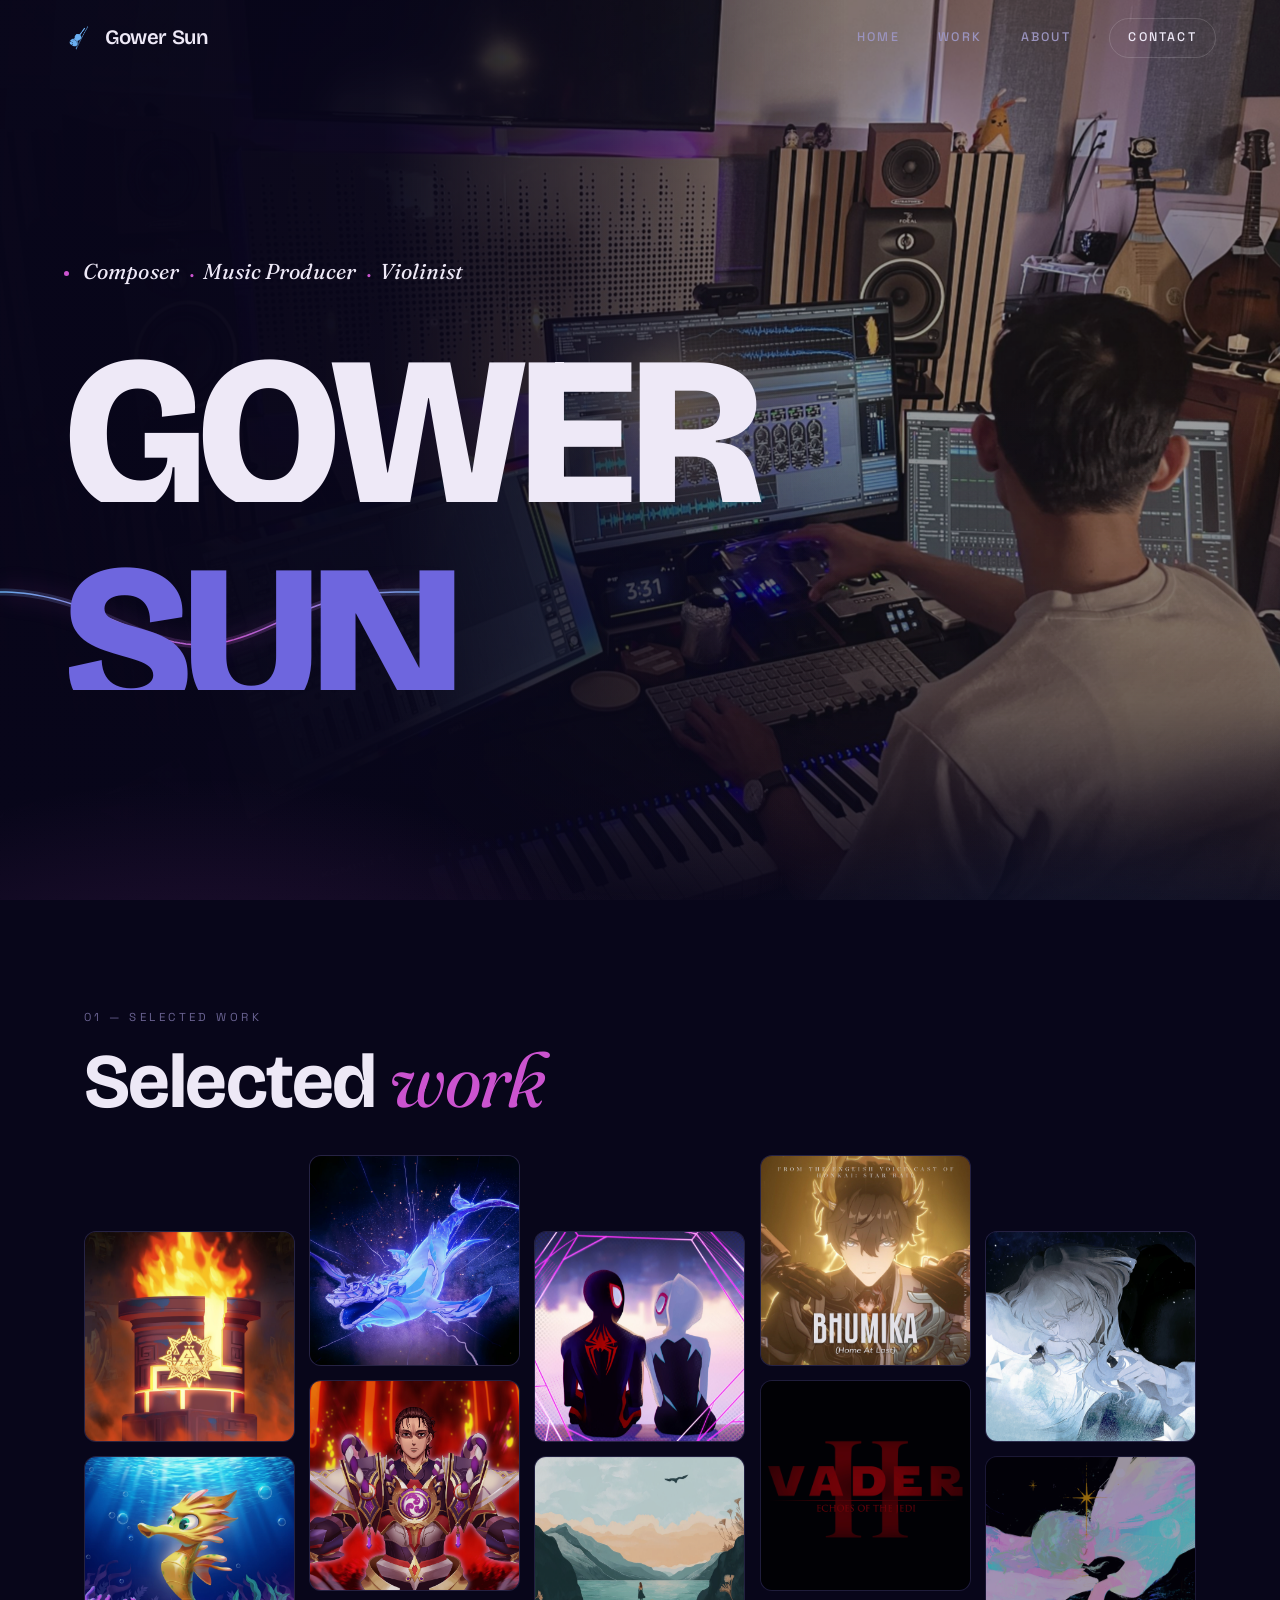
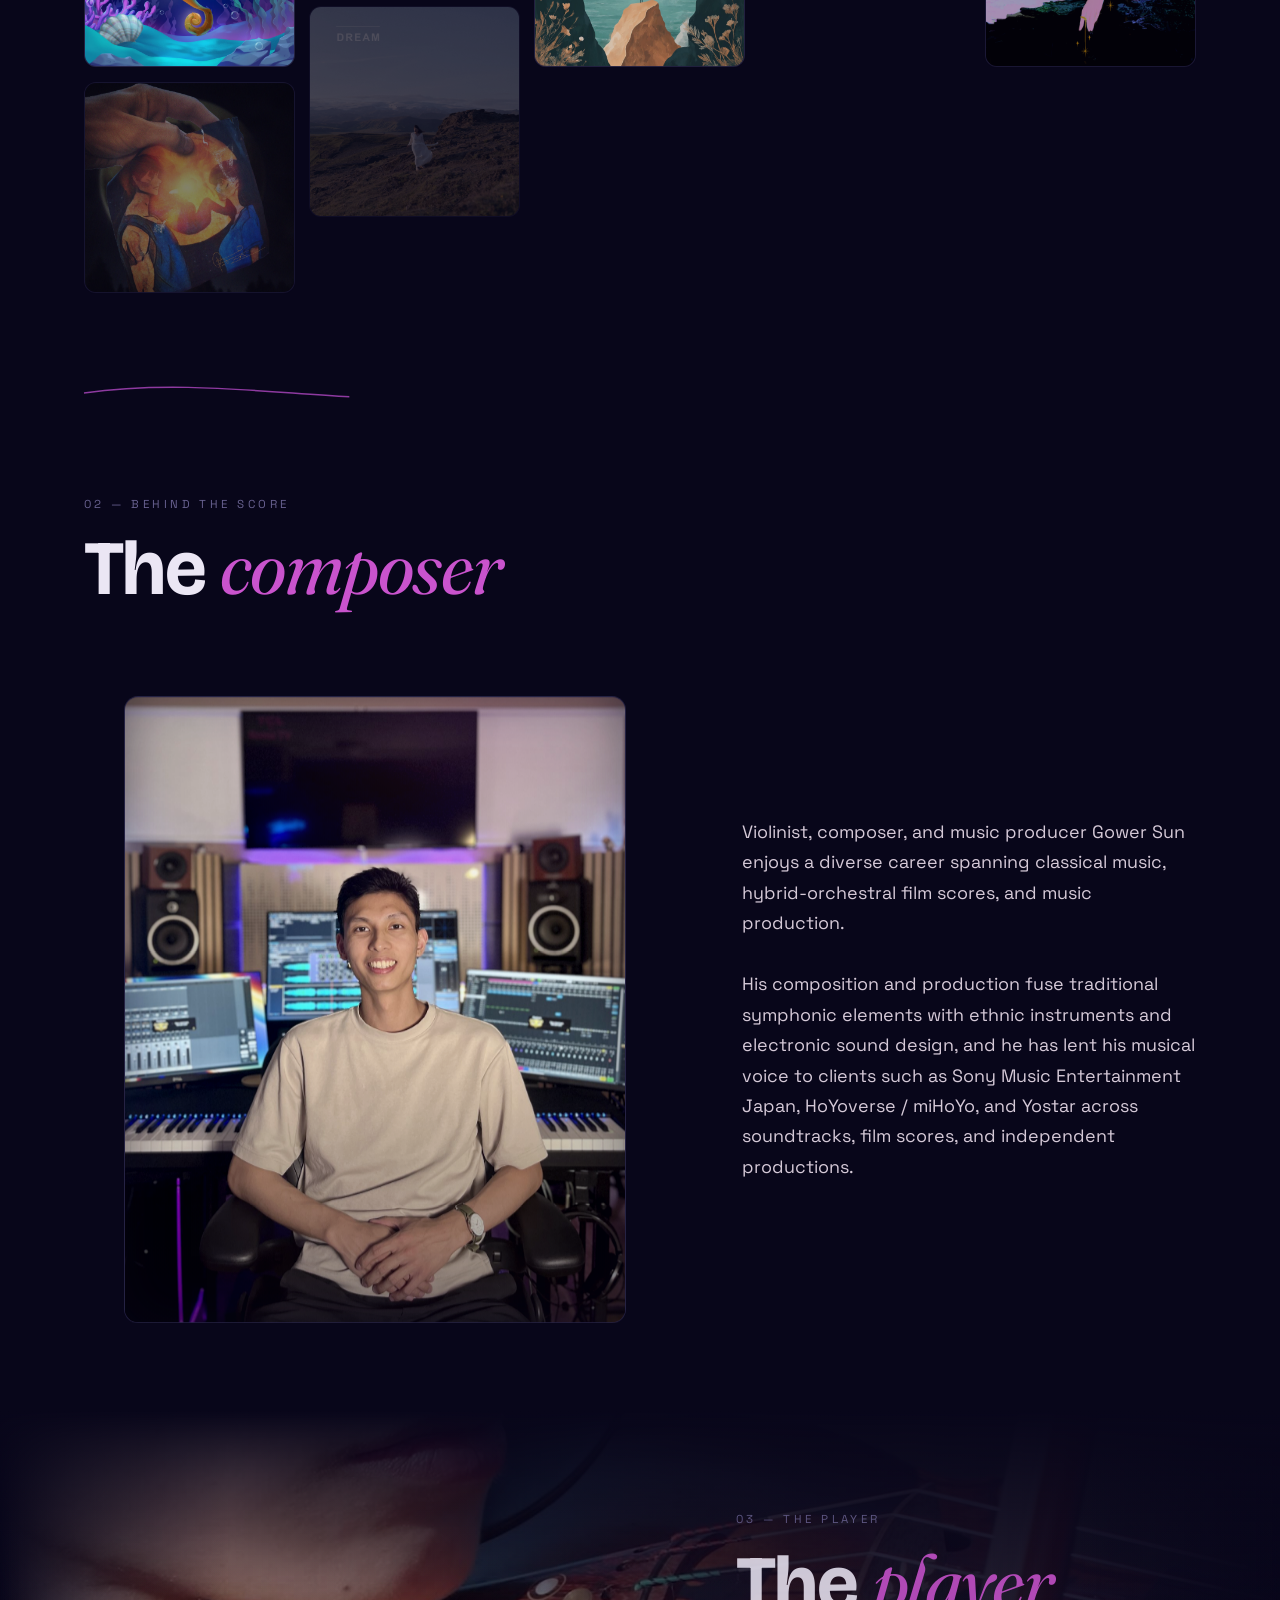
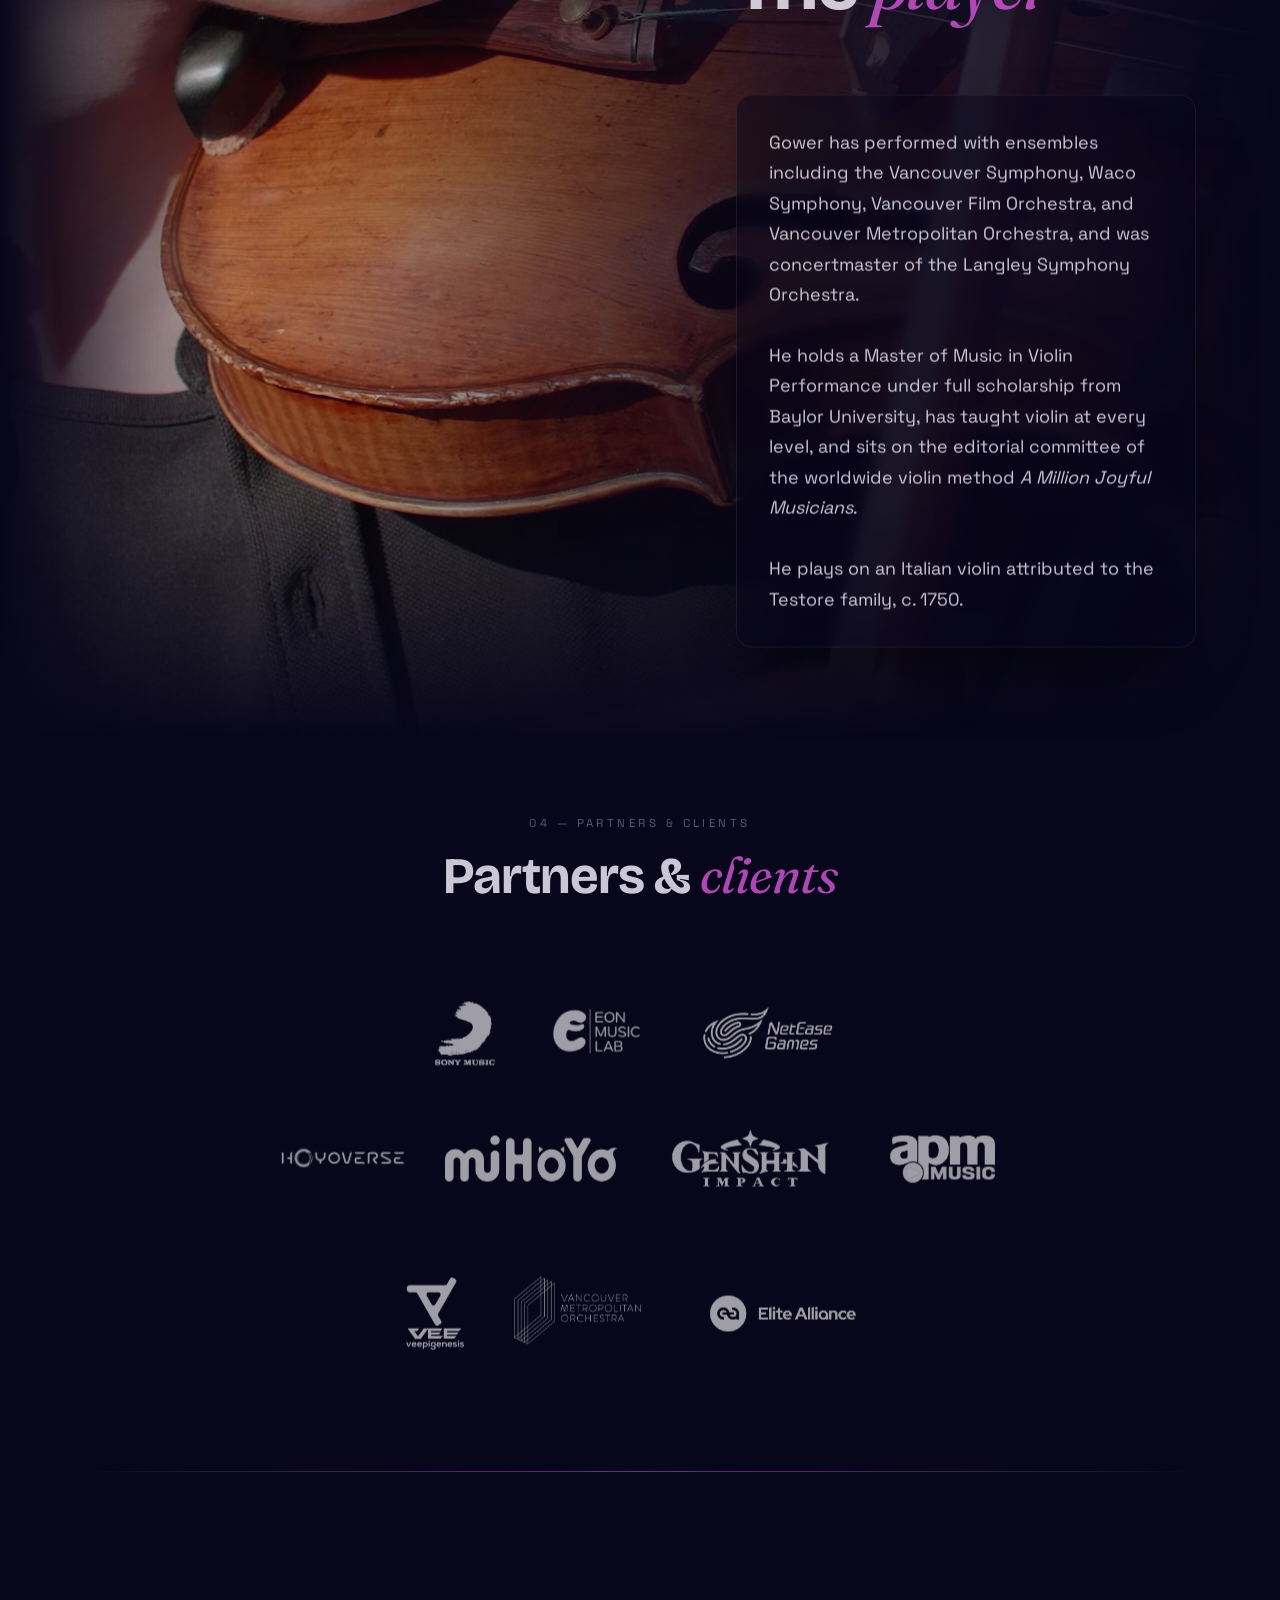
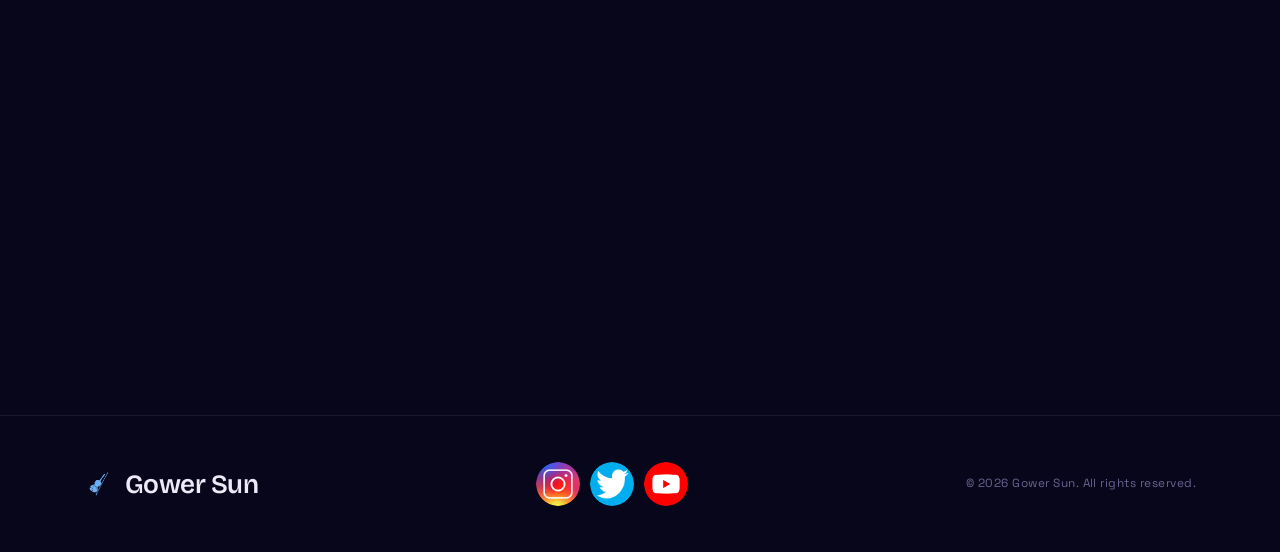
==== index.html @ c5f7db8c "Add files via upload" ====
<!DOCTYPE html>
<html lang="en">
<head>
  <meta charset="UTF-8" />
  <meta name="viewport" content="width=device-width, initial-scale=1.0" />
  <title>Gower Sun — Composer · Producer · Violinist</title>
  <meta name="description" content="Gower Sun is a composer, music producer, and violinist scoring for film, games, and the concert stage — orchestral instinct meets electronic production." />

  <!-- Open Graph -->
  <meta property="og:title" content="Gower Sun — Composer · Producer · Violinist" />
  <meta property="og:description" content="Orchestral instinct meets electronic production. Selected work and releases." />
  <meta property="og:type" content="website" />
  <meta property="og:image" content="assets/img/photos/studio-wide.jpg" />

  <link rel="icon" href="assets/favicon.svg" type="image/svg+xml" />
  <link rel="preconnect" href="https://fonts.googleapis.com" />
  <link rel="preconnect" href="https://fonts.gstatic.com" crossorigin />
  <link href="https://fonts.googleapis.com/css2?family=Bricolage+Grotesque:opsz,wght@12..96,600..800&family=Fraunces:ital,opsz,wght@1,9..144,400&family=Space+Grotesk:wght@400;500;600&display=swap" rel="stylesheet" />
  <link rel="stylesheet" href="assets/css/style.css" />
</head>
<body>
  <a class="skip" href="#work">Skip to content</a>

  <!-- ===================== NAV ===================== -->
  <header class="nav" id="nav">
    <a class="nav__brand" href="#top" aria-label="Gower Sun — home">
      <img class="nav__mark" src="assets/favicon.svg" alt="" aria-hidden="true" />
      <span>Gower Sun</span>
    </a>
    <nav class="nav__links" aria-label="Primary">
      <a class="nav__link" href="#top">Home</a>
      <a class="nav__link" href="#work">Work</a>
      <a class="nav__link" href="#composer">About</a>
      <a class="nav__link nav__link--cta" href="#contact">Contact</a>
    </nav>
  </header>

  <main id="top">
    <!-- ===================== HERO ===================== -->
    <section class="hero" aria-label="Introduction">
      <!-- studio backdrop -->
      <div class="hero__bg" aria-hidden="true">
        <img src="assets/img/photos/hero.jpg" alt="" loading="eager" />
      </div>

      <!-- the living string, threaded behind the name -->
      <canvas class="string-field string-field--hero" id="string-hero" aria-hidden="true"></canvas>

      <div class="hero__inner wrap">
        <div class="hero__eyebrow">
          <span class="dot" aria-hidden="true"></span>
          <span class="hero__roles">Composer<span class="dotsep">·</span>Music Producer<span class="dotsep">·</span>Violinist</span>
        </div>

        <h1 class="hero__title" aria-label="Gower Sun">
          <span class="line"><span>Gower</span></span>
          <span class="line"><span class="accent">Sun</span></span>
        </h1>

        <div class="hero__meta">
          <p class="hero__lede">&ldquo;Music is a torch with which to see where beauty lies.&rdquo; &mdash; Atahualpa Yupanqui</p>
        </div>
      </div>

      <div class="scroll-cue" aria-hidden="true">
        <span class="scroll-cue__rail"></span>
        <span>Scroll</span>
      </div>
    </section>

    <!-- ===================== WORK ===================== -->
    <section class="section" id="work" aria-labelledby="work-title">
      <div class="wrap">
        <div class="section-head" data-reveal>
          <span class="section-index">01 — Selected Work</span>
          <h2 class="section-head__title" id="work-title">Selected <em>work</em></h2>
        </div>

        <div class="work-grid">
          <!-- 5 columns × 3 rows — arranged so adjacent covers contrast in colour -->
          <!-- row 1 -->
          <a class="release" href="#" aria-label="Natlan — Genshin Impact">
            <img src="assets/img/covers/genshin-natlan.jpg" alt="Natlan, Genshin Impact — cover art" loading="lazy" />
          </a>
          <a class="release" href="#" aria-label="All Devouring Narwhal">
            <img src="assets/img/covers/all-devouring-narwhal.jpg" alt="All Devouring Narwhal — cover art" loading="lazy" />
          </a>
          <a class="release" href="#" aria-label="Miles & Gwen — Across the Spider-Verse">
            <img src="assets/img/covers/miles-and-gwen.jpg" alt="Miles & Gwen, Across the Spider-Verse — cover art" loading="lazy" />
          </a>
          <a class="release" href="#" aria-label="Bhumika (Home At Last)">
            <img src="assets/img/covers/bhumika.jpg" alt="Bhumika, Home At Last — cover art" loading="lazy" />
          </a>
          <a class="release" href="#" aria-label="Release">
            <img src="assets/img/covers/starlit.jpg" alt="Album cover art" loading="lazy" />
          </a>
          <!-- row 2 -->
          <a class="release" href="#" aria-label="Melody for Jarren">
            <img src="assets/img/covers/melody-for-jarren.jpg" alt="Melody for Jarren — cover art" loading="lazy" />
          </a>
          <a class="release" href="#" aria-label="Scaramouche — Genshin Impact">
            <img src="assets/img/covers/scaramouche.jpg" alt="Scaramouche, Genshin Impact — cover art" loading="lazy" />
          </a>
          <a class="release" href="#" aria-label="You Are Here">
            <img src="assets/img/covers/you-are-here.jpg" alt="You Are Here — cover art" loading="lazy" />
          </a>
          <a class="release" href="#" aria-label="Vader II — Echoes of the Jedi">
            <img src="assets/img/covers/vader.jpg" alt="Vader II, Echoes of the Jedi — cover art" loading="lazy" />
          </a>
          <a class="release" href="#" aria-label="Release">
            <img src="assets/img/covers/pastel-angel.jpg" alt="Album cover art" loading="lazy" />
          </a>
          <!-- row 3 -->
          <a class="release" href="#" aria-label="Album">
            <img src="assets/img/covers/glow-embrace.jpg" alt="Album cover art" loading="lazy" />
          </a>
          <a class="release" href="#" aria-label="Dream">
            <img src="assets/img/covers/album-new.jpg" alt="Dream — cover art" loading="lazy" />
          </a>
          <a class="release" href="#" aria-label="A World in Stop Motion">
            <img src="assets/img/covers/a-world-in-stop-motion.webp" alt="A World in Stop Motion — cover art" loading="lazy" />
          </a>
          <a class="release" href="#" aria-label="Cocolia — Honkai: Star Rail">
            <img src="assets/img/covers/star-rail-cocolia.jpg" alt="Cocolia, Honkai: Star Rail — cover art" loading="lazy" />
          </a>
          <a class="release" href="#" aria-label="Gods">
            <img src="assets/img/covers/gods.jpg" alt="Gods — cover art" loading="lazy" />
          </a>
        </div>
      </div>
    </section>

    <!-- string divider -->
    <div class="wrap" aria-hidden="true">
      <svg class="divider-string" viewBox="0 0 1200 60" preserveAspectRatio="none">
        <path d="M0,30 C150,10 300,50 450,30 S750,10 900,30 1050,50 1200,30" />
      </svg>
    </div>

    <!-- ============ BEHIND THE SCORE: THE COMPOSER ============ -->
    <section class="section section--tight" id="composer" aria-labelledby="composer-title">
      <div class="wrap">
        <div class="section-head" data-reveal>
          <span class="section-index">02 — Behind the Score</span>
          <h2 class="section-head__title" id="composer-title">The <em>composer</em></h2>
        </div>

        <div class="about">
          <figure class="about__portrait" data-reveal>
            <img src="assets/img/photos/studio-portrait.jpg" alt="Gower Sun at work in his studio" loading="lazy" />
          </figure>

          <div class="about__body" data-reveal>
            <p>Violinist, composer, and music producer Gower Sun enjoys a diverse career spanning classical music, hybrid-orchestral film scores, and music production.<br /><br />His composition and production fuse traditional symphonic elements with ethnic instruments and electronic sound design, and he has lent his musical voice to clients such as Sony Music Entertainment Japan, HoYoverse / miHoYo, and Yostar across soundtracks, film scores, and independent productions.</p>
          </div>
        </div>
      </div>
    </section>

    <!-- ============ THE PLAYER (looping violin video) ============ -->
    <section class="player" id="player" aria-labelledby="player-title">
      <video class="player__video" autoplay muted loop playsinline preload="metadata"
             poster="assets/video/player-poster.jpg" aria-hidden="true" tabindex="-1">
        <source src="assets/video/player-loop.mp4" type="video/mp4" />
      </video>
      <div class="player__scrim" aria-hidden="true"></div>

      <div class="wrap player__wrap">
        <div class="player__inner">
          <div class="section-head" data-reveal>
            <span class="section-index">03 — The Player</span>
            <h2 class="section-head__title" id="player-title">The <em>player</em></h2>
          </div>

          <div class="player__body" data-reveal>
            <p>Gower has performed with ensembles including the Vancouver Symphony, Waco Symphony, Vancouver Film Orchestra, and Vancouver Metropolitan Orchestra, and was concertmaster of the Langley Symphony Orchestra.<br /><br />He holds a Master of Music in Violin Performance under full scholarship from Baylor University, has taught violin at every level, and sits on the editorial committee of the worldwide violin method <em>A Million Joyful Musicians</em>.<br /><br />He plays on an Italian violin attributed to the Testore family, c.&thinsp;1750.</p>
          </div>
        </div>
      </div>
    </section>

    <!-- ===================== PARTNERS ===================== -->
    <section class="section section--tight" id="partners" aria-labelledby="partners-title">
      <div class="wrap">
        <div class="section-head section-head--center" data-reveal>
          <span class="section-index">04 — Partners &amp; Clients</span>
          <h2 class="section-head__title" id="partners-title">Partners &amp; <em>clients</em></h2>
        </div>
        <div class="logo-wall" data-reveal>
          <div class="logo-row">
            <img class="logo-wall__logo" src="assets/img/partners/sony-music.png" alt="Sony Music" loading="lazy" />
            <img class="logo-wall__logo logo-wall__logo--eon" src="assets/img/partners/eon-music-lab.png" alt="EON Music Lab" loading="lazy" />
            <img class="logo-wall__logo" src="assets/img/partners/netease.png" alt="NetEase Games" loading="lazy" />
          </div>
          <div class="logo-row">
            <img class="logo-wall__logo" src="assets/img/partners/hoyoverse.png" alt="HoYoverse" loading="lazy" />
            <img class="logo-wall__logo logo-wall__logo--mihoyo" src="assets/img/partners/mihoyo.svg" alt="miHoYo" loading="lazy" />
            <img class="logo-wall__logo" src="assets/img/partners/genshin.png" alt="Genshin Impact" loading="lazy" />
            <img class="logo-wall__logo logo-wall__logo--apm" src="assets/img/partners/apm.png" alt="APM Music" loading="lazy" />
          </div>
          <div class="logo-row">
            <img class="logo-wall__logo" src="assets/img/partners/vee.png" alt="VEE / veepigenesis" loading="lazy" />
            <img class="logo-wall__logo logo-wall__logo--vmo" src="assets/img/partners/vmo.webp" alt="Vancouver Metropolitan Orchestra" loading="lazy" />
            <img class="logo-wall__logo" src="assets/img/partners/elite-alliance-white.png" alt="Elite Alliance" loading="lazy" />
          </div>
        </div>
      </div>
    </section>

    <!-- divider between partners and contact -->
    <div class="wrap" aria-hidden="true"><hr class="section-rule" /></div>

    <!-- ===================== CONTACT ===================== -->
    <section class="section" id="contact" aria-labelledby="contact-title">
      <div class="wrap contact-grid">
        <div class="contact-lead" data-reveal>
          <span class="eyebrow">Get in touch</span>
          <h2 class="contact-lead__title" id="contact-title">Let's <em>talk music</em></h2>
          <p>Shoot me a message! I read every email personally and reply within a few days.</p>
        </div>

        <div class="contact-email" data-reveal>
          <div class="gate" id="contact-card" aria-labelledby="gate-title">
            <span class="gate__label" id="gate-title">Reveal my email — quick human check</span>
            <div class="gate__challenge" id="challenge">
              <form id="gate-form" novalidate>
                <div class="gate__row">
                  <span class="gate__q" aria-hidden="true"><span id="num-a">7</span><span class="op">×</span><span id="num-b">3</span><span class="op">+</span><span id="num-c">4</span><span class="op">=</span></span>
                  <input class="gate__input" id="answer" name="answer" type="text" inputmode="numeric"
                         autocomplete="off" aria-label="Answer the sum to reveal the email" aria-describedby="gate-hint" placeholder="?" />
                  <button class="gate__btn" type="submit">Reveal</button>
                </div>
              </form>
              <p class="gate__hint" id="gate-hint" role="status" aria-live="polite">Keeps bots from harvesting my address.</p>
            </div>
            <div class="reveal-card" id="reveal">
              <div class="reveal-card__email">
                <a class="reveal-card__addr" id="email-link" href="#">loading…</a>
                <button class="copy-btn" id="copy-btn" type="button">Copy</button>
              </div>
            </div>
          </div>
        </div>
      </div>
    </section>
  </main>

  <!-- ===================== FOOTER ===================== -->
  <footer class="footer">
    <div class="wrap footer__grid">
      <div class="footer__brand"><img class="nav__mark" src="assets/favicon.svg" alt="" aria-hidden="true" />Gower Sun</div>
      <div class="socials" aria-label="Profiles">
        <a class="social social--icon" href="https://instagram.com/gower_music" target="_blank" rel="noopener" aria-label="Instagram">
          <img src="assets/img/social/instagram.png" alt="Instagram" />
        </a>
        <a class="social social--icon" href="https://twitter.com/gowersun" target="_blank" rel="noopener" aria-label="Twitter">
          <img src="assets/img/social/twitter.png" alt="Twitter" />
        </a>
        <a class="social social--icon social--yt" href="https://www.youtube.com/@gowersun/" target="_blank" rel="noopener" aria-label="YouTube">
          <img src="assets/img/social/youtube.png" alt="YouTube" />
        </a>
      </div>
      <div class="footer__legal">© <span id="year"></span> Gower Sun. All rights reserved.</div>
    </div>
  </footer>

  <!-- GSAP (vendored locally so scroll animations work offline / over file://) -->
  <script src="assets/js/vendor/gsap.min.js"></script>
  <script>window.gsap||document.write('<script src="https://cdnjs.cloudflare.com/ajax/libs/gsap/3.12.5/gsap.min.js"><\/script>');</script>
  <script src="assets/js/vendor/ScrollTrigger.min.js"></script>
  <script>window.ScrollTrigger||document.write('<script src="https://cdnjs.cloudflare.com/ajax/libs/gsap/3.12.5/ScrollTrigger.min.js"><\/script>');</script>
  <script src="assets/js/main.js"></script>
  <script>document.getElementById("year").textContent = new Date().getFullYear();</script>
</body>
</html>
---- assets/css/style.css ----
/* ============================================================
   GOWER SUN — Composer · Producer · Violinist
   Design system: near-black "ink" + electric cyan signal.
   Signature: a living bowed-string waveform threading the page.
   ============================================================ */

:root {
  /* Cinematic galaxy — deep space indigo with nebula pink/blue */
  --ink:      #08061A;   /* deep space */
  --ink-2:    #0C0A24;
  --panel:    #141034;   /* indigo panel */
  --panel-2:  #1C1547;
  --cyan:     #CC54D0;   /* nebula orchid — primary (var name kept for legacy refs) */
  --cyan-dim: #8E3AA0;
  --electric: #6AAFF2;   /* sky/periwinkle blue — secondary */
  --amber:    #EBA4D2;   /* soft nebula pink highlight */
  --indigo:   #4A42AE;   /* deep indigo */
  --indigo-lt:#6E66DE;   /* lighter indigo — same hue, brighter */
  --bone:     #EEE9F7;   /* soft lavender-white */
  --slate:    #9A93BE;
  --slate-2:  #6B6493;
  --line:     rgba(255,255,255,0.08);
  --line-2:   rgba(255,255,255,0.15);

  --shadow-glow: 0 0 0 1px rgba(204,84,208,0.25), 0 18px 60px -20px rgba(204,84,208,0.35);

  --font-display: "Bricolage Grotesque", "Space Grotesk", system-ui, sans-serif;
  --font-serif:   "Fraunces", Georgia, serif;
  --font-body:    "Space Grotesk", system-ui, -apple-system, sans-serif;

  --wrap: 1240px;
  --gutter: clamp(20px, 5vw, 72px);

  --ease-out: cubic-bezier(.16, 1, .3, 1);
}

* { box-sizing: border-box; }

html { scroll-behavior: smooth; -webkit-text-size-adjust: 100%; }
@media (prefers-reduced-motion: reduce) {
  html { scroll-behavior: auto; }
}

body {
  margin: 0;
  background-color: var(--ink);
  /* deep-space nebula clouds (fixed) + a dense multi-layer starfield */
  background-image:
    radial-gradient(120% 85% at 82% -10%, rgba(74,66,174,0.42), transparent 55%),
    radial-gradient(95% 75% at -5% 20%, rgba(204,84,208,0.22), transparent 55%),
    radial-gradient(90% 80% at 55% 118%, rgba(106,175,242,0.20), transparent 55%),
    radial-gradient(70% 60% at 28% 62%, rgba(138,110,220,0.16), transparent 60%),
    radial-gradient(60% 55% at 95% 72%, rgba(204,84,208,0.12), transparent 62%),
    radial-gradient(1px 1px at 20px 30px, rgba(255,255,255,0.85), transparent),
    radial-gradient(1.5px 1.5px at 150px 90px, rgba(235,164,210,0.7), transparent),
    radial-gradient(1px 1px at 210px 180px, rgba(106,175,242,0.65), transparent),
    radial-gradient(1px 1px at 90px 220px, rgba(255,255,255,0.6), transparent),
    radial-gradient(1px 1px at 130px 60px, rgba(255,255,255,0.7), transparent),
    radial-gradient(2px 2px at 60px 150px, rgba(255,255,255,0.9), transparent),
    radial-gradient(1px 1px at 250px 250px, rgba(235,164,210,0.55), transparent),
    radial-gradient(1.5px 1.5px at 300px 40px, rgba(160,190,255,0.7), transparent);
  background-repeat: no-repeat, no-repeat, no-repeat, no-repeat, no-repeat, repeat, repeat, repeat, repeat, repeat, repeat, repeat, repeat;
  background-size: auto, auto, auto, auto, auto, 260px 260px, 340px 340px, 220px 220px, 300px 300px, 180px 180px, 420px 420px, 280px 280px, 500px 500px;
  background-attachment: fixed, fixed, fixed, fixed, fixed, fixed, fixed, fixed, fixed, fixed, fixed, fixed, fixed;
  color: var(--bone);
  font-family: var(--font-body);
  font-size: 16px;
  line-height: 1.6;
  -webkit-font-smoothing: antialiased;
  text-rendering: optimizeLegibility;
  overflow-x: hidden;
}

/* a second, brighter starfield that gently twinkles (opacity = GPU-composited) */
body::before {
  content: ""; position: fixed; inset: 0; z-index: -1; pointer-events: none;
  background-image:
    radial-gradient(1.5px 1.5px at 40px 60px, rgba(255,255,255,0.95), transparent),
    radial-gradient(2px 2px at 200px 120px, rgba(190,210,255,0.85), transparent),
    radial-gradient(1.5px 1.5px at 320px 300px, rgba(255,235,250,0.8), transparent),
    radial-gradient(1px 1px at 120px 260px, rgba(255,255,255,0.8), transparent);
  background-size: 400px 400px, 520px 520px, 360px 360px, 300px 300px;
  background-repeat: repeat;
  animation: twinkle 5.5s ease-in-out infinite alternate;
}
@keyframes twinkle { from { opacity: .4; } to { opacity: .95; } }

img { max-width: 100%; display: block; }
a { color: inherit; text-decoration: none; }

::selection { background: var(--cyan); color: var(--ink); }

/* ---- Utility ---- */
.wrap { max-width: var(--wrap); margin-inline: auto; padding-inline: var(--gutter); }

.eyebrow {
  font-family: var(--font-body);
  font-size: 0.72rem;
  font-weight: 500;
  letter-spacing: 0.32em;
  text-transform: uppercase;
  color: var(--cyan);
}
.eyebrow--slate { color: var(--slate); }

.serif-accent {
  font-family: var(--font-serif);
  font-style: italic;
  font-weight: 400;
}

/* skip link */
.skip {
  position: absolute; left: -999px; top: 0; z-index: 200;
  background: var(--cyan); color: var(--ink); padding: 10px 16px; border-radius: 0 0 8px 0;
  font-weight: 600;
}
.skip:focus { left: 0; }

/* focus visibility */
:focus-visible {
  outline: 2px solid var(--cyan);
  outline-offset: 3px;
  border-radius: 2px;
}

/* ============================================================
   NAV
   ============================================================ */
.nav {
  position: fixed; inset: 0 0 auto 0; z-index: 100;
  display: flex; align-items: center; justify-content: space-between;
  padding: 18px var(--gutter);
  transition: background .4s var(--ease-out), border-color .4s var(--ease-out), padding .4s var(--ease-out);
  border-bottom: 1px solid transparent;
}
.nav.is-scrolled {
  background: rgba(8,6,26,0.72);
  backdrop-filter: blur(14px) saturate(1.4);
  -webkit-backdrop-filter: blur(14px) saturate(1.4);
  border-bottom-color: var(--line);
  padding-block: 12px;
}
.nav__brand {
  display: inline-flex; align-items: center; gap: 11px;
  font-family: var(--font-display);
  font-weight: 600; letter-spacing: -0.02em; font-size: 1.28rem;
}
/* violin favicon (self-contained SVG, already tinted #6AAFF2) */
.nav__mark {
  width: 30px; height: 30px; flex: 0 0 auto;
  object-fit: contain;
}
.nav__links { display: flex; align-items: center; gap: clamp(16px, 3vw, 40px); }
.nav__link {
  position: relative;
  font-size: 0.78rem; letter-spacing: 0.18em; text-transform: uppercase;
  color: var(--slate); font-weight: 500;
  transition: color .25s;
}
.nav__link::after {
  content: ""; position: absolute; left: 0; bottom: -6px; height: 1px; width: 0;
  background: var(--cyan); transition: width .3s var(--ease-out);
}
.nav__link:hover, .nav__link:focus-visible { color: var(--bone); }
.nav__link:hover::after, .nav__link:focus-visible::after { width: 100%; }
.nav__link--cta {
  color: var(--bone);
  border: 1px solid var(--line-2);
  padding: 9px 18px; border-radius: 999px;
}
.nav__link--cta::after { display: none; }
.nav__link--cta:hover {
  border-color: var(--cyan);
  box-shadow: var(--shadow-glow);
  color: var(--cyan);
}

/* ============================================================
   HERO
   ============================================================ */
.hero {
  position: relative;
  min-height: 100svh;
  display: flex; align-items: flex-end;
  padding-bottom: clamp(48px, 9vh, 120px);
  overflow: hidden;
  isolation: isolate;
}

/* studio backdrop */
.hero__bg {
  position: absolute; inset: 0; z-index: -3;
  will-change: transform;
}
.hero__bg img {
  /* over-the-shoulder studio shot — subject sits on the right, studio fills
     the left/centre behind the text (darkened by the vignette) */
  width: 100%; max-width: none; height: 100%; object-fit: cover;
  object-position: center 50%;
  filter: saturate(0.92) contrast(1.06) brightness(0.66);
}

/* darkening scrims so text always reads (accessibility) */
.hero::before {
  content: ""; position: absolute; inset: 0; z-index: -2;
  background:
    /* left shade for the text — near-opaque on the far left so nothing shows
       through behind the words, fading out before the face on the right */
    linear-gradient(90deg, rgba(8,6,26,0.99) 0%, rgba(8,6,26,0.95) 30%, rgba(8,6,26,0.55) 48%, transparent 66%),
    /* gentle bottom grounding */
    linear-gradient(180deg, transparent 42%, rgba(8,6,26,0.32) 78%, rgba(8,6,26,0.9) 100%),
    /* soft vignette darkening the edges/corners, brightest over the face */
    radial-gradient(120% 125% at 68% 38%, transparent 40%, rgba(8,6,26,0.62) 100%);
}
.hero::after { /* warm neon atmosphere: magenta + violet + a lick of amber */
  content: ""; position: absolute; z-index: -2; inset: auto -10% -34% -10%; height: 70%;
  background:
    radial-gradient(55% 100% at 22% 100%, rgba(204,84,208,0.26), transparent 68%),
    radial-gradient(50% 90% at 78% 100%, rgba(106,175,242,0.22), transparent 70%),
    radial-gradient(40% 70% at 50% 100%, rgba(235,164,210,0.12), transparent 72%);
  pointer-events: none;
}

.hero__inner {
  position: relative; width: 100%;
  /* shift the text block ~10% of the page width to the left, but never past the
     left gutter on smaller screens (clamps to the available space) */
  transform: translateX(calc(-1 * min(10vw, max(0px, (100vw - var(--wrap)) / 2))));
}

.hero__eyebrow {
  display: flex; align-items: center; gap: 14px;
  margin-bottom: clamp(18px, 3vw, 28px);
}
.hero__eyebrow .serif-accent { color: var(--bone); font-size: 1.05rem; }
.hero__eyebrow .dot { width: 5px; height: 5px; border-radius: 50%; background: var(--cyan); }
/* one consistent typeface for the whole role line, a few points larger */
.hero__roles {
  font-family: var(--font-serif); font-style: italic; font-weight: 400;
  color: var(--bone); font-size: 1.35rem; line-height: 1.2; letter-spacing: 0.005em;
}
.hero__roles .dotsep {
  color: var(--cyan); font-style: normal; margin: 0 0.45em;
  vertical-align: middle; /* sits at mid-height between words */
}

.hero__title {
  font-family: var(--font-display);
  font-weight: 800;
  letter-spacing: -0.035em;
  line-height: 0.86;
  font-size: clamp(4rem, 17vw, 15rem);
  margin: 0;
  text-transform: uppercase;
}
.hero__title .line { display: block; overflow: hidden; }
.hero__title .line > span { display: block; }
.hero__title .accent { color: var(--indigo-lt); } /* lighter indigo */

.hero__meta {
  margin-top: clamp(22px, 4vw, 38px);
  display: flex; flex-wrap: wrap; align-items: center; gap: 18px 28px;
  max-width: 620px;
}
.hero__lede {
  color: var(--slate); font-size: clamp(0.95rem, 1.4vw, 1.1rem);
  max-width: 440px;
}

/* the living string canvas */
.string-field {
  position: absolute; left: 0; right: 0; z-index: -1;
  height: 220px; pointer-events: none;
}
.string-field--hero { bottom: 22%; }

/* scroll cue */
.scroll-cue {
  position: absolute; left: var(--gutter); bottom: 26px; z-index: 2;
  display: flex; align-items: center; gap: 12px;
  color: var(--slate); font-size: 0.7rem; letter-spacing: 0.24em; text-transform: uppercase;
}
.scroll-cue__rail { width: 1px; height: 42px; background: var(--line-2); position: relative; overflow: hidden; }
.scroll-cue__rail::after {
  content: ""; position: absolute; top: -50%; left: 0; width: 100%; height: 50%;
  background: var(--cyan); animation: cueDrop 2.2s var(--ease-out) infinite;
}
@keyframes cueDrop { 0% { transform: translateY(-100%); } 60%,100% { transform: translateY(300%); } }

/* ============================================================
   SECTION SCAFFOLD
   ============================================================ */
.section { position: relative; padding-block: clamp(80px, 12vh, 160px); }
.section--tight { padding-block: clamp(60px, 8vh, 110px); }

.section-head {
  display: grid; grid-template-columns: 1fr; gap: 16px;
  margin-bottom: clamp(40px, 6vw, 72px);
  max-width: 900px;
}
.section-head__title {
  font-family: var(--font-display);
  font-weight: 700; letter-spacing: -0.02em; line-height: 1;
  font-size: clamp(2.4rem, 6vw, 5rem);
  margin: 0;
}
.section-head__title em { font-family: var(--font-serif); font-style: italic; font-weight: 400; color: var(--cyan); }
.section-head__sub { color: var(--slate); max-width: 520px; }
.section-index {
  font-family: var(--font-body); font-size: 0.72rem; letter-spacing: 0.3em;
  color: var(--slate-2); text-transform: uppercase;
}

/* clear straight divider between sections */
.section-rule {
  border: none; height: 1px; margin: 0;
  background: linear-gradient(90deg, transparent, var(--line-2) 12%, var(--cyan-dim) 50%, var(--line-2) 88%, transparent);
  opacity: 0.75;
}

/* string divider between sections */
.divider-string { display: block; width: 100%; height: 60px; overflow: visible; }
.divider-string path { fill: none; stroke: var(--cyan-dim); stroke-width: 1.5; }

/* ============================================================
   WORK / SELECTED RELEASES
   ============================================================ */
.work-grid {
  display: grid;
  grid-template-columns: repeat(5, 1fr); /* 5 cols × 3 rows = 15 covers */
  gap: 14px;
}
.release { border-radius: 8px; }
.release {
  position: relative; display: block; aspect-ratio: 1; overflow: hidden;
  background: var(--panel); border: 1px solid var(--line); border-radius: 12px;
  transition: transform .4s var(--ease-out), border-color .4s, box-shadow .4s;
  will-change: transform;
}
.release:hover, .release:focus-visible {
  transform: translateY(-6px);
  border-color: rgba(204,84,208,0.4);
  box-shadow: 0 24px 60px -30px rgba(204,84,208,0.5);
}
.release img { width: 100%; height: 100%; object-fit: cover; transition: transform .6s var(--ease-out), filter .6s; filter: saturate(0.95); }
.release:hover img, .release:focus-visible img { transform: scale(1.06); filter: saturate(1.12); }
.release::after {
  content: ""; position: absolute; inset: 0;
  background: linear-gradient(180deg, transparent 55%, rgba(8,6,26,0.55));
  opacity: 0; transition: opacity .4s;
}
.release:hover::after, .release:focus-visible::after { opacity: 1; }
.release__play { display: none; } /* no play button on hover */

/* ============================================================
   ABOUT
   ============================================================ */
/* body column ~25% narrower so the bio takes a bit more vertical space */
.about { display: grid; grid-template-columns: 1fr 0.78fr; gap: clamp(32px, 6vw, 80px); align-items: center; }
.about__portrait {
  position: relative; border-radius: 14px; overflow: hidden;
  aspect-ratio: 4 / 5; background: var(--panel);
  border: 1px solid var(--line);
}
.about__portrait img {
  width: 100%; height: 100%; object-fit: cover; object-position: center 32%;
  /* subtle cool colour-correction, keeps skin tones readable */
  filter: saturate(0.9) contrast(1.05) brightness(0.98);
}
.about__portrait::after { /* gentle grade: cyan lift up top, darken toward the base */
  content: ""; position: absolute; inset: 0;
  background:
    radial-gradient(80% 55% at 70% 0%, rgba(204,84,208,0.16), transparent 70%),
    linear-gradient(180deg, transparent 55%, rgba(8,6,26,0.45));
}
.about__portrait::before {
  content: ""; position: absolute; inset: 0; z-index: 2; pointer-events: none;
  box-shadow: inset 0 0 70px -18px rgba(8,6,26,0.85);
}
.about__body p { color: #D8CCDA; margin: 0 0 1.1em; font-size: 1.12rem; line-height: 1.7; }
.about__pull {
  font-family: var(--font-serif); font-style: italic; font-weight: 400;
  font-size: clamp(1.3rem, 2.4vw, 2rem); line-height: 1.3; color: var(--bone);
  border-left: 2px solid var(--cyan); padding-left: 22px; margin: 28px 0;
}
.clients { margin-top: 30px; }
.clients p { margin: 10px 0 0; color: #D8CCDA; font-size: 0.98rem; letter-spacing: 0.01em; }
.credits { margin-top: 30px; display: grid; grid-template-columns: repeat(3, 1fr); gap: 20px; border-top: 1px solid var(--line); padding-top: 26px; }
.credit__k { font-family: var(--font-display); font-weight: 700; font-size: clamp(1.4rem, 3vw, 2.2rem); color: var(--cyan); }
.credit__v { font-size: 0.72rem; letter-spacing: 0.16em; text-transform: uppercase; color: var(--slate); margin-top: 4px; }

/* ============================================================
   THE PLAYER — looping video section
   ============================================================ */
.player {
  position: relative; overflow: hidden; isolation: isolate;
  padding-block: clamp(64px, 10.5vh, 120px); /* ~15% taller */
  /* tall cinematic band, content vertically centred */
  display: grid; align-content: center;
  min-height: clamp(460px, 66vh, 660px);
}
.player__wrap { width: 100%; }
.player__video {
  position: absolute; inset: 0; z-index: -2;
  width: 100%; height: 100%; object-fit: cover;
  filter: saturate(1.05) contrast(1.03);
}
.player__scrim {
  position: absolute; inset: 0; z-index: -1;
  /* darker toward the right so the text (now on the right two-thirds) stays legible */
  background:
    /* fade ALL four edges into the page colour so the video has no hard border */
    linear-gradient(180deg, var(--ink) 0%, transparent 24%),
    linear-gradient(0deg,   var(--ink) 0%, transparent 26%),
    linear-gradient(90deg,  var(--ink) 0%, transparent 18%),
    linear-gradient(270deg, var(--ink) 0%, transparent 16%),
    /* keep the right two-thirds darker so the text stays legible */
    linear-gradient(90deg, rgba(8,6,26,0.12) 0%, rgba(8,6,26,0.35) 30%, rgba(8,6,26,0.82) 62%, rgba(8,6,26,0.95) 100%),
    radial-gradient(70% 120% at 92% 40%, rgba(204,84,208,0.18), transparent 60%);
}
.player__inner { position: relative; max-width: 460px; margin-left: auto; } /* right third */
/* dark translucent card around the body text only (not the title) */
.player__body {
  background: rgba(8,6,26,0.55);
  -webkit-backdrop-filter: blur(7px); backdrop-filter: blur(7px);
  border: 1px solid var(--line);
  border-radius: 16px;
  padding: clamp(22px, 2.6vw, 32px);
  box-shadow: 0 34px 80px -34px rgba(0,0,0,0.85);
}
.player__body p { color: #EADFEC; margin: 0 0 1.1em; font-size: 1.12rem; line-height: 1.7; }
.player__body p:last-child { margin-bottom: 0; }
.player__body p:first-of-type { color: var(--bone); }
.player__body .about__pull { color: var(--bone); }
.player__body .credit__v { color: #C7B7CE; }

/* ============================================================
   PARTNERS / CLIENTS
   ============================================================ */
.section-head--center { margin-inline: auto; text-align: center; align-items: center; justify-items: center; }
/* smaller heading for the partners wall */
#partners .section-head__title { font-size: clamp(1.9rem, 4vw, 3.2rem); }
/* three tidy rows (3 · 4 · 3), logos close together */
.logo-wall {
  display: flex; flex-direction: column; align-items: center;
  gap: clamp(18px, 2.4vw, 32px);
  max-width: 760px; margin: 0 auto;
}
.logo-row {
  display: flex; flex-wrap: wrap; justify-content: center; align-items: center;
  gap: clamp(22px, 3vw, 40px);
}
.logo-wall__logo {
  height: clamp(46px, 6.4vw, 72px); width: auto;
  max-width: clamp(180px, 24vw, 280px); object-fit: contain;
  filter: brightness(0) invert(1);
  opacity: 0.72;
  transition: opacity .3s, transform .3s var(--ease-out);
}
.logo-wall__logo:hover { opacity: 1; transform: translateY(-3px); }
/* EON a little larger */
.logo-wall__logo--eon {
  height: clamp(74px, 10.4vw, 118px);
  max-width: clamp(240px, 32vw, 380px);
}
/* VMO 1.5× larger than EON */
.logo-wall__logo--vmo {
  height: clamp(111px, 15.6vw, 177px);
  max-width: clamp(320px, 44vw, 520px);
}
/* miHoYo + apm read small, matched to the wordmark logos */
.logo-wall__logo--mihoyo { height: clamp(30px, 4.2vw, 46px); }
.logo-wall__logo--apm    { height: clamp(38px, 5.2vw, 58px); }

/* ============================================================
   CTA / FOOTER
   ============================================================ */
.cta {
  text-align: center; padding-block: clamp(90px, 16vh, 200px);
  position: relative; overflow: hidden;
}
.cta__title {
  font-family: var(--font-display); font-weight: 800; letter-spacing: -0.03em;
  font-size: clamp(2.6rem, 9vw, 8rem); line-height: 0.9; margin: 0 0 8px;
}
.cta__title em { font-family: var(--font-serif); font-style: italic; font-weight: 400; color: var(--cyan); }
.cta__lead { color: var(--slate); max-width: 440px; margin: 18px auto 40px; }

.btn {
  display: inline-flex; align-items: center; gap: 12px;
  font-family: var(--font-body); font-weight: 500; font-size: 0.9rem;
  letter-spacing: 0.06em;
  padding: 16px 30px; border-radius: 999px;
  background: var(--cyan); color: var(--ink);
  transition: transform .3s var(--ease-out), box-shadow .3s, background .3s;
}
.btn:hover, .btn:focus-visible { transform: translateY(-3px); box-shadow: 0 20px 50px -18px rgba(204,84,208,0.7); }
.btn--ghost { background: transparent; color: var(--bone); border: 1px solid var(--line-2); }
.btn--ghost:hover { border-color: var(--cyan); color: var(--cyan); box-shadow: none; }
.btn svg { transition: transform .3s var(--ease-out); }
.btn:hover svg { transform: translateX(4px); }

.footer {
  border-top: 1px solid var(--line);
  padding-block: 46px;
}
.footer__grid { display: flex; flex-wrap: wrap; gap: 24px; align-items: center; justify-content: space-between; }
.footer__brand { display: inline-flex; align-items: center; gap: 11px; font-family: var(--font-display); font-weight: 600; letter-spacing: -0.02em; font-size: 1.65rem; }
.socials { display: flex; gap: 10px; flex-wrap: wrap; }
.social {
  display: inline-flex; align-items: center; gap: 8px;
  font-size: 0.74rem; letter-spacing: 0.12em; text-transform: uppercase; color: var(--slate);
  border: 1px solid var(--line); padding: 9px 16px; border-radius: 999px;
  transition: .25s;
}
.social:hover, .social:focus-visible { color: var(--cyan); border-color: rgba(204,84,208,0.4); }
.footer__legal { color: var(--slate-2); font-size: 0.74rem; letter-spacing: 0.04em; }

/* ============================================================
   CONTACT PAGE
   ============================================================ */
.contact-main { min-height: 100svh; display: flex; align-items: center; padding-top: 90px; }
.contact-grid { display: grid; grid-template-columns: 1.1fr 0.9fr; gap: clamp(40px, 7vw, 90px); align-items: center; width: 100%; }
.contact-lead__title {
  font-family: var(--font-display); font-weight: 800; letter-spacing: -0.03em;
  font-size: clamp(3rem, 8vw, 6.5rem); line-height: 0.9; margin: 18px 0 24px;
}
.contact-lead__title em { font-family: var(--font-serif); font-style: italic; font-weight: 400; color: var(--cyan); }
.contact-lead p { color: var(--slate); max-width: 420px; }

/* email box sits on the right, beside the "Let's talk music" text
   (contact form removed — static site has no backend) */
.contact-email .gate { margin: 0; }

.gate {
  background: linear-gradient(180deg, var(--panel), var(--ink-2));
  border: 1px solid var(--line); border-radius: 16px;
  padding: clamp(24px, 4vw, 40px);
  box-shadow: 0 40px 80px -40px rgba(0,0,0,0.8);
}
.gate__label { font-size: 0.72rem; letter-spacing: 0.22em; text-transform: uppercase; color: var(--slate); }
.gate__q {
  font-family: var(--font-display); font-weight: 700; font-size: 1.5rem; margin: 14px 0 20px;
  display: flex; align-items: center; gap: 12px;
}
.gate__q .op { color: var(--cyan); }
.gate__input {
  width: 100%; background: var(--ink); border: 1px solid var(--line-2); border-radius: 10px;
  color: var(--bone); font-family: var(--font-body); font-size: 1.05rem; padding: 14px 16px;
  transition: border-color .25s, box-shadow .25s;
}
.gate__input:focus { outline: none; border-color: var(--cyan); box-shadow: 0 0 0 3px rgba(204,84,208,0.18); }
.gate__row { display: flex; gap: 12px; margin-top: 14px; }
.gate__btn {
  flex: 0 0 auto; border: none; cursor: pointer;
  font-family: var(--font-body); font-weight: 500; font-size: 0.95rem;
  padding: 14px 24px; border-radius: 10px; background: var(--cyan); color: var(--ink);
  transition: transform .2s, box-shadow .25s, opacity .2s;
}
.gate__btn:hover { transform: translateY(-2px); box-shadow: 0 14px 34px -14px rgba(204,84,208,0.7); }
.gate__hint { margin-top: 14px; font-size: 0.8rem; color: var(--slate-2); min-height: 1.2em; }
.gate__hint.is-error { color: #FF6B6B; }

.reveal-card { display: none; }
.reveal-card.is-open { display: block; animation: fadeUp .6s var(--ease-out); }
@keyframes fadeUp { from { opacity: 0; transform: translateY(10px); } to { opacity: 1; transform: none; } }
.reveal-card__email {
  display: flex; align-items: center; justify-content: space-between; gap: 16px;
  background: var(--ink); border: 1px solid rgba(204,84,208,0.35); border-radius: 12px;
  padding: 18px 20px; margin-top: 6px;
}
.reveal-card__addr { font-family: var(--font-body); font-size: clamp(0.95rem, 2.2vw, 1.2rem); color: var(--cyan); word-break: break-all; }
.copy-btn {
  border: 1px solid var(--line-2); background: transparent; color: var(--bone);
  border-radius: 8px; padding: 9px 14px; cursor: pointer; font-family: var(--font-body); font-size: 0.8rem;
  transition: .2s; white-space: nowrap;
}
.copy-btn:hover { border-color: var(--cyan); color: var(--cyan); }

/* social icon buttons — just the round logo, no wrapping circle */
.social--icon {
  padding: 0; width: 44px; height: 44px; border-radius: 50%;
  display: inline-grid; place-items: center;
  background: none; border: none;
}
.social--icon img { width: 100%; height: 100%; border-radius: 50%; object-fit: contain; }
.social--icon:hover, .social--icon:focus-visible {
  transform: translateY(-2px);
}
/* all three social glyphs fill their frames equally — no per-icon scaling needed */
/* centre the social row (e.g. under the contact captcha) */
.socials--center { justify-content: center; }

/* compact email-reveal gate (in contact lead) */
.gate__q {
  font-family: var(--font-display); font-weight: 700; font-size: 1.05rem;
  display: inline-flex; align-items: center; gap: 6px; margin: 0; color: var(--bone); white-space: nowrap;
}

/* contact form */
.cform-wrap {
  background: linear-gradient(180deg, var(--panel), var(--ink-2));
  border: 1px solid var(--line); border-radius: 16px;
  padding: clamp(22px, 3.5vw, 36px);
  box-shadow: 0 40px 80px -50px rgba(0,0,0,0.8);
}
.cform__row { display: grid; grid-template-columns: 1fr 1fr; gap: 16px; }
.cfield { display: flex; flex-direction: column; gap: 7px; margin-bottom: 16px; }
.cfield label { font-size: 0.72rem; letter-spacing: 0.18em; text-transform: uppercase; color: var(--slate); }
.cfield input, .cfield textarea {
  width: 100%; background: var(--ink); border: 1px solid var(--line-2); border-radius: 10px;
  color: var(--bone); font-family: var(--font-body); font-size: 1rem; padding: 13px 15px;
  transition: border-color .25s, box-shadow .25s; resize: vertical;
}
.cfield input:focus, .cfield textarea:focus {
  outline: none; border-color: var(--cyan); box-shadow: 0 0 0 3px rgba(204,84,208,0.18);
}
.cform__submit { margin-top: 4px; border: none; cursor: pointer; }
.cform__note { margin-top: 14px; font-size: 0.85rem; color: var(--slate); min-height: 1.2em; }
.cform__note.is-error { color: #FF8080; }
.cform__note.is-ok { color: var(--electric); }

/* ============================================================
   REVEAL ANIMATION STATES (JS toggles) + reduced motion
   ============================================================ */
[data-reveal] { opacity: 0; transform: translateY(24px); }
.no-anim [data-reveal] { opacity: 1; transform: none; }

@media (prefers-reduced-motion: reduce) {
  [data-reveal] { opacity: 1 !important; transform: none !important; }
  .scroll-cue__rail::after { animation: none; }
  .release__art img, .release { transition: none; }
  body::before { animation: none; opacity: .7; }
}

/* ============================================================
   RESPONSIVE
   ============================================================ */
@media (max-width: 900px) {
  .collage { grid-template-columns: repeat(4, 1fr); }
  .work-grid { grid-template-columns: repeat(3, 1fr); }
  .about { grid-template-columns: 1fr; }
  .about__portrait { max-width: 420px; }
  .player { min-height: 0; }
  .player__inner { margin-left: 0; max-width: none; }
  .contact-grid { grid-template-columns: 1fr; }
  /* on narrow screens use the full-bleed photo */
  .hero__bg { inset: 0; }
  .hero__bg img { width: 100%; object-position: center 46%; }
}
@media (max-width: 620px) {
  .nav__links .nav__link:not(.nav__link--cta) { display: none; }
  .collage { grid-template-columns: repeat(3, 1fr); gap: 6px; }
  .work-grid { grid-template-columns: repeat(2, 1fr); }
  .hero { align-items: flex-end; }
  .credits { grid-template-columns: 1fr 1fr; }
  .footer__grid { flex-direction: column; align-items: flex-start; }
}

/* ============================================================
   SUBPAGES  (links · stream · sheet music · project)
   ============================================================ */
.subpage { padding-top: clamp(96px, 14vh, 140px); padding-bottom: clamp(60px, 9vh, 110px); min-height: 78vh; }
.subpage .wrap { max-width: 960px; }
.backlink {
  display: inline-flex; align-items: center; gap: 8px; margin-bottom: 30px;
  font-size: 0.74rem; letter-spacing: 0.16em; text-transform: uppercase; color: var(--slate);
  transition: color .25s;
}
.backlink:hover { color: var(--cyan); }

/* --- hub (links / stream) --- */
.hub { max-width: 540px; margin-inline: auto; text-align: center; }
.hub__art {
  width: 128px; height: 128px; border-radius: 26px; object-fit: cover;
  margin: 0 auto 22px; border: 1px solid var(--line-2); box-shadow: var(--shadow-glow);
}
.hub__eyebrow { display: block; margin-bottom: 10px; }
.hub__title {
  font-family: var(--font-display); font-weight: 800; letter-spacing: -0.02em;
  font-size: clamp(2rem, 6vw, 3.1rem); line-height: 1.02; margin: 0 0 8px;
}
.hub__title em { font-family: var(--font-serif); font-style: italic; font-weight: 400; color: var(--cyan); }
.hub__tagline { color: var(--slate); margin: 0 auto 30px; max-width: 420px; }
.hub__list { display: flex; flex-direction: column; gap: 13px; text-align: left; }
.hub__grouplabel {
  font-size: 0.7rem; letter-spacing: 0.28em; text-transform: uppercase; color: var(--slate-2);
  margin: 20px 0 -2px; padding-left: 4px;
}

.linkbtn {
  display: flex; align-items: center; gap: 15px;
  background: linear-gradient(180deg, var(--panel), var(--ink-2));
  border: 1px solid var(--line); border-radius: 14px; padding: 13px 16px;
  transition: transform .25s var(--ease-out), border-color .25s, box-shadow .25s;
}
.linkbtn:hover, .linkbtn:focus-visible {
  transform: translateY(-3px); border-color: rgba(204,84,208,0.45);
  box-shadow: 0 20px 44px -24px rgba(204,84,208,0.6);
}
.icon-chip {
  width: 36px; height: 36px; border-radius: 50%; flex: 0 0 auto;
  background: #fff; display: grid; place-items: center; overflow: hidden;
}
.icon-chip img { width: 100%; height: 100%; object-fit: contain; padding: 6px; }
.linkbtn__text { display: flex; flex-direction: column; line-height: 1.25; }
.linkbtn__label { font-family: var(--font-body); font-weight: 500; font-size: 1rem; color: var(--bone); }
.linkbtn__sub { font-size: 0.76rem; color: var(--slate); }
.linkbtn__arrow { margin-left: auto; color: var(--slate-2); transition: transform .25s, color .25s; }
.linkbtn:hover .linkbtn__arrow { color: var(--cyan); transform: translateX(3px); }

/* --- streaming icon row --- */
.streaming-row { display: flex; flex-wrap: wrap; justify-content: center; gap: 12px; margin-top: 8px; }
.streaming-row a {
  width: 48px; height: 48px; border-radius: 50%; background: #fff; overflow: hidden;
  display: grid; place-items: center; border: 1px solid var(--line);
  transition: transform .25s var(--ease-out), box-shadow .25s;
}
.streaming-row a:hover { transform: translateY(-3px); box-shadow: 0 16px 30px -14px rgba(204,84,208,0.6); }
.streaming-row img { width: 100%; height: 100%; object-fit: contain; padding: 9px; }

/* --- sheet-music page --- */
.sheet { max-width: 700px; margin-inline: auto; text-align: center; }
.sheet__banner {
  width: 100%; aspect-ratio: 16 / 9; object-fit: cover; border-radius: 18px;
  border: 1px solid var(--line); margin-bottom: 30px; box-shadow: 0 40px 90px -50px #000;
}
.sheet__eyebrow { display: block; margin-bottom: 12px; }
.sheet__title {
  font-family: var(--font-display); font-weight: 800; letter-spacing: -0.02em;
  font-size: clamp(2rem, 5.4vw, 3.4rem); line-height: 1.04; margin: 0 0 8px;
}
.sheet__title em { font-family: var(--font-serif); font-style: italic; font-weight: 400; color: var(--cyan); }
.sheet__kind { color: var(--slate); margin: 0 0 30px; }
.sheet__license {
  font-size: 0.8rem; color: var(--slate-2); line-height: 1.6;
  max-width: 560px; margin: 30px auto 0; padding-top: 22px; border-top: 1px solid var(--line);
}
/* responsive YouTube embed */
.video-embed {
  position: relative; width: 100%; aspect-ratio: 16 / 9;
  border-radius: 16px; overflow: hidden; border: 1px solid var(--line);
  box-shadow: 0 34px 80px -44px #000; margin: 4px 0 8px;
}
.video-embed iframe { position: absolute; inset: 0; width: 100%; height: 100%; border: 0; }
/* clear, visible licence terms (centred, with the download button inside) */
.terms {
  text-align: center;
  background: linear-gradient(180deg, var(--panel), var(--ink-2));
  border: 1px solid var(--line-2); border-radius: 16px;
  padding: clamp(22px, 3.4vw, 34px); margin: 34px auto 0; max-width: 620px;
  color: #D8CCDA; font-size: 0.96rem; line-height: 1.7;
}
.terms strong { color: var(--bone); display: block; margin-bottom: 12px; font-size: 1.02rem; }
.terms p { margin: 0 0 0.85em; }
.terms p:last-of-type { margin-bottom: 0; color: var(--slate); }
.terms__download { margin-top: 20px; }
.streaming-block { margin-top: 40px; }
.streaming-block__label {
  font-size: 0.7rem; letter-spacing: 0.28em; text-transform: uppercase; color: var(--slate-2); margin-bottom: 16px;
}

/* --- project (arduino) --- */
.project { max-width: 820px; margin-inline: auto; }
.project__head { margin-bottom: 40px; }
.project__title {
  font-family: var(--font-display); font-weight: 800; letter-spacing: -0.02em;
  font-size: clamp(2.4rem, 7vw, 4.4rem); line-height: 1; margin: 6px 0 8px;
}
.project__title em { font-family: var(--font-serif); font-style: italic; font-weight: 400; color: var(--cyan); }
.project__sub { color: var(--slate); font-size: 1.05rem; }
.project__body { color: #D8CCDA; font-size: 1.08rem; line-height: 1.75; }
.project__body h2 {
  font-family: var(--font-display); font-weight: 700; letter-spacing: -0.01em;
  font-size: clamp(1.4rem, 3vw, 1.9rem); color: var(--bone);
  margin: 48px 0 16px; padding-top: 26px; border-top: 1px solid var(--line);
}
.project__body p { margin: 0 0 1.1em; }
.project__body a { color: var(--cyan); text-decoration: underline; text-underline-offset: 3px; }
.project__body a:hover { color: var(--electric); }
.credits-list { list-style: none; padding: 0; margin: 0; display: grid; gap: 10px; }
.credits-list li { color: #D8CCDA; padding-left: 20px; position: relative; }
.credits-list li::before { content: "→"; position: absolute; left: 0; color: var(--cyan); }
.codeblock {
  display: flex; flex-wrap: wrap; gap: 12px; margin: 8px 0 4px;
}
.project__gallery {
  display: grid; grid-template-columns: repeat(auto-fill, minmax(150px, 1fr)); gap: 10px; margin-top: 8px;
}
.project__gallery a { display: block; aspect-ratio: 1; border-radius: 10px; overflow: hidden; border: 1px solid var(--line); background: var(--panel); }
.project__gallery img { width: 100%; height: 100%; object-fit: cover; transition: transform .5s var(--ease-out); }
.project__gallery a:hover img { transform: scale(1.07); }
@media (max-width: 620px) {
  .project__gallery { grid-template-columns: repeat(2, 1fr); }
}
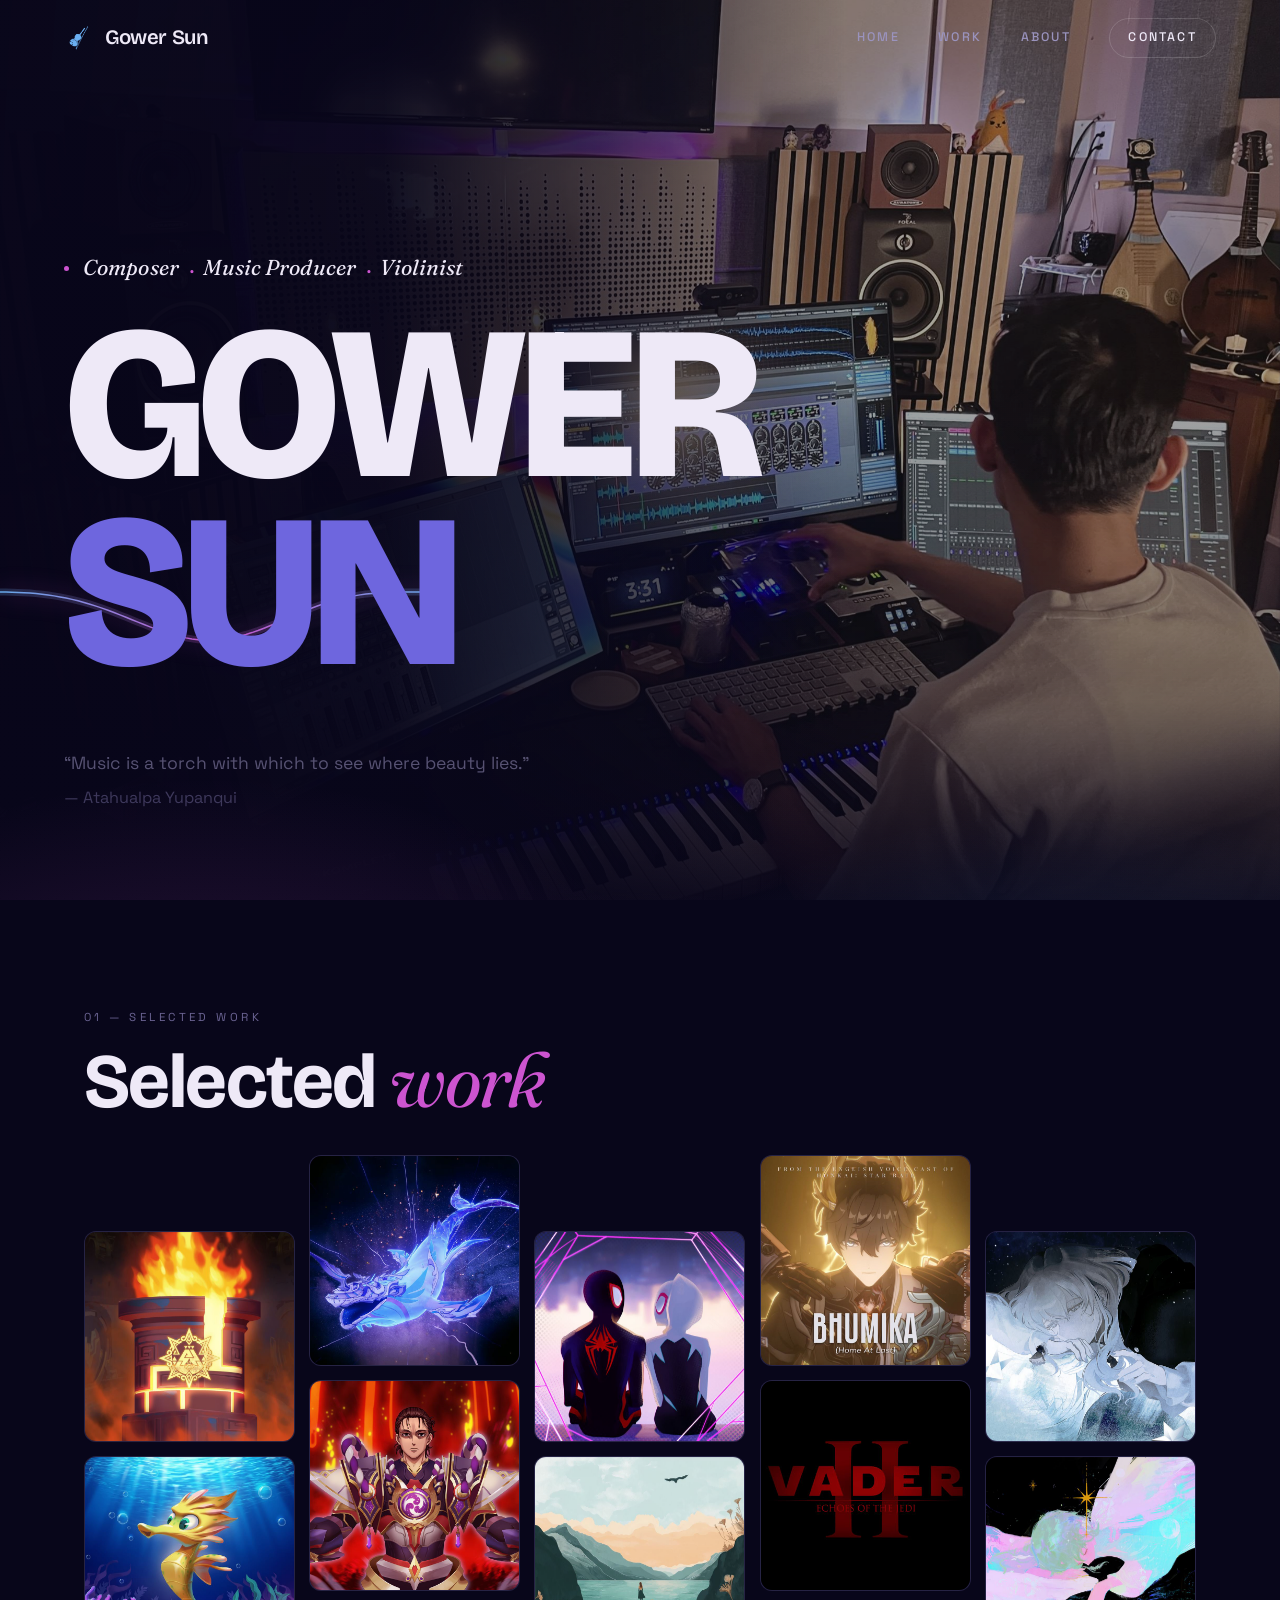
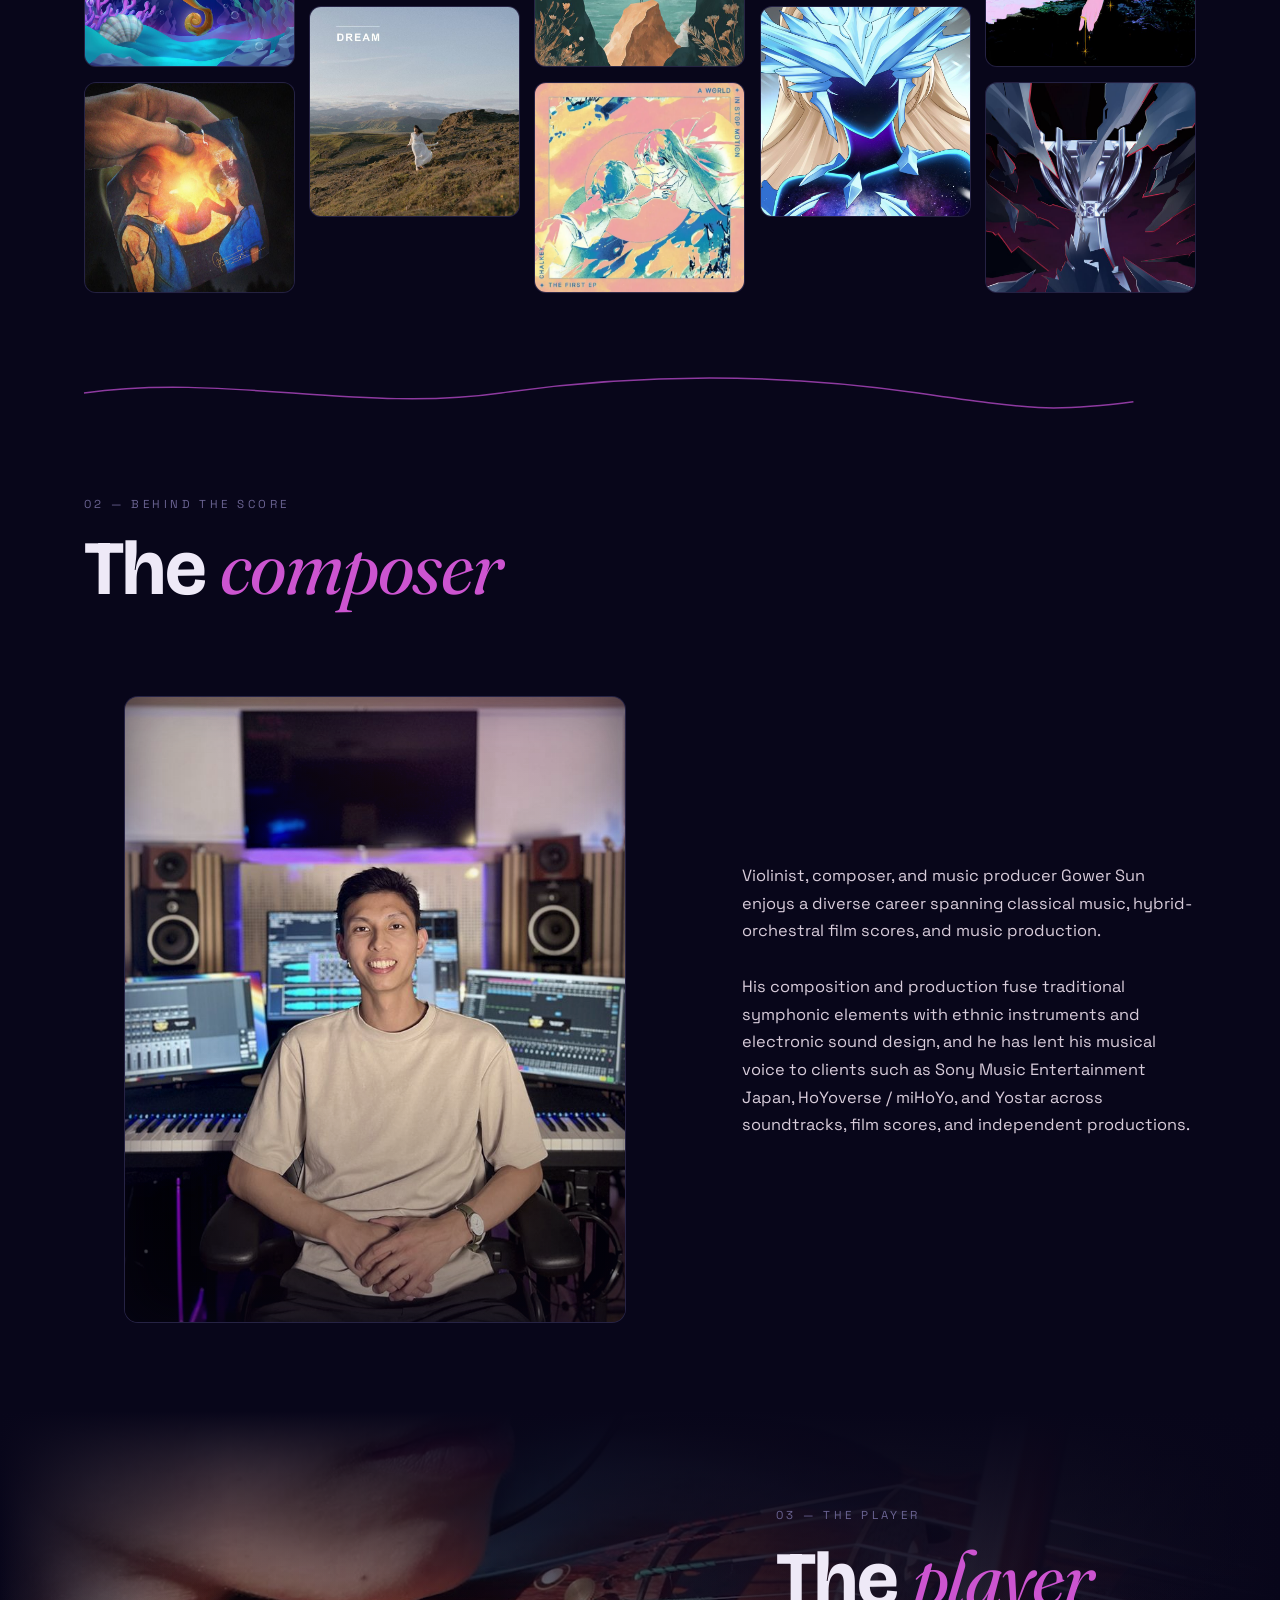
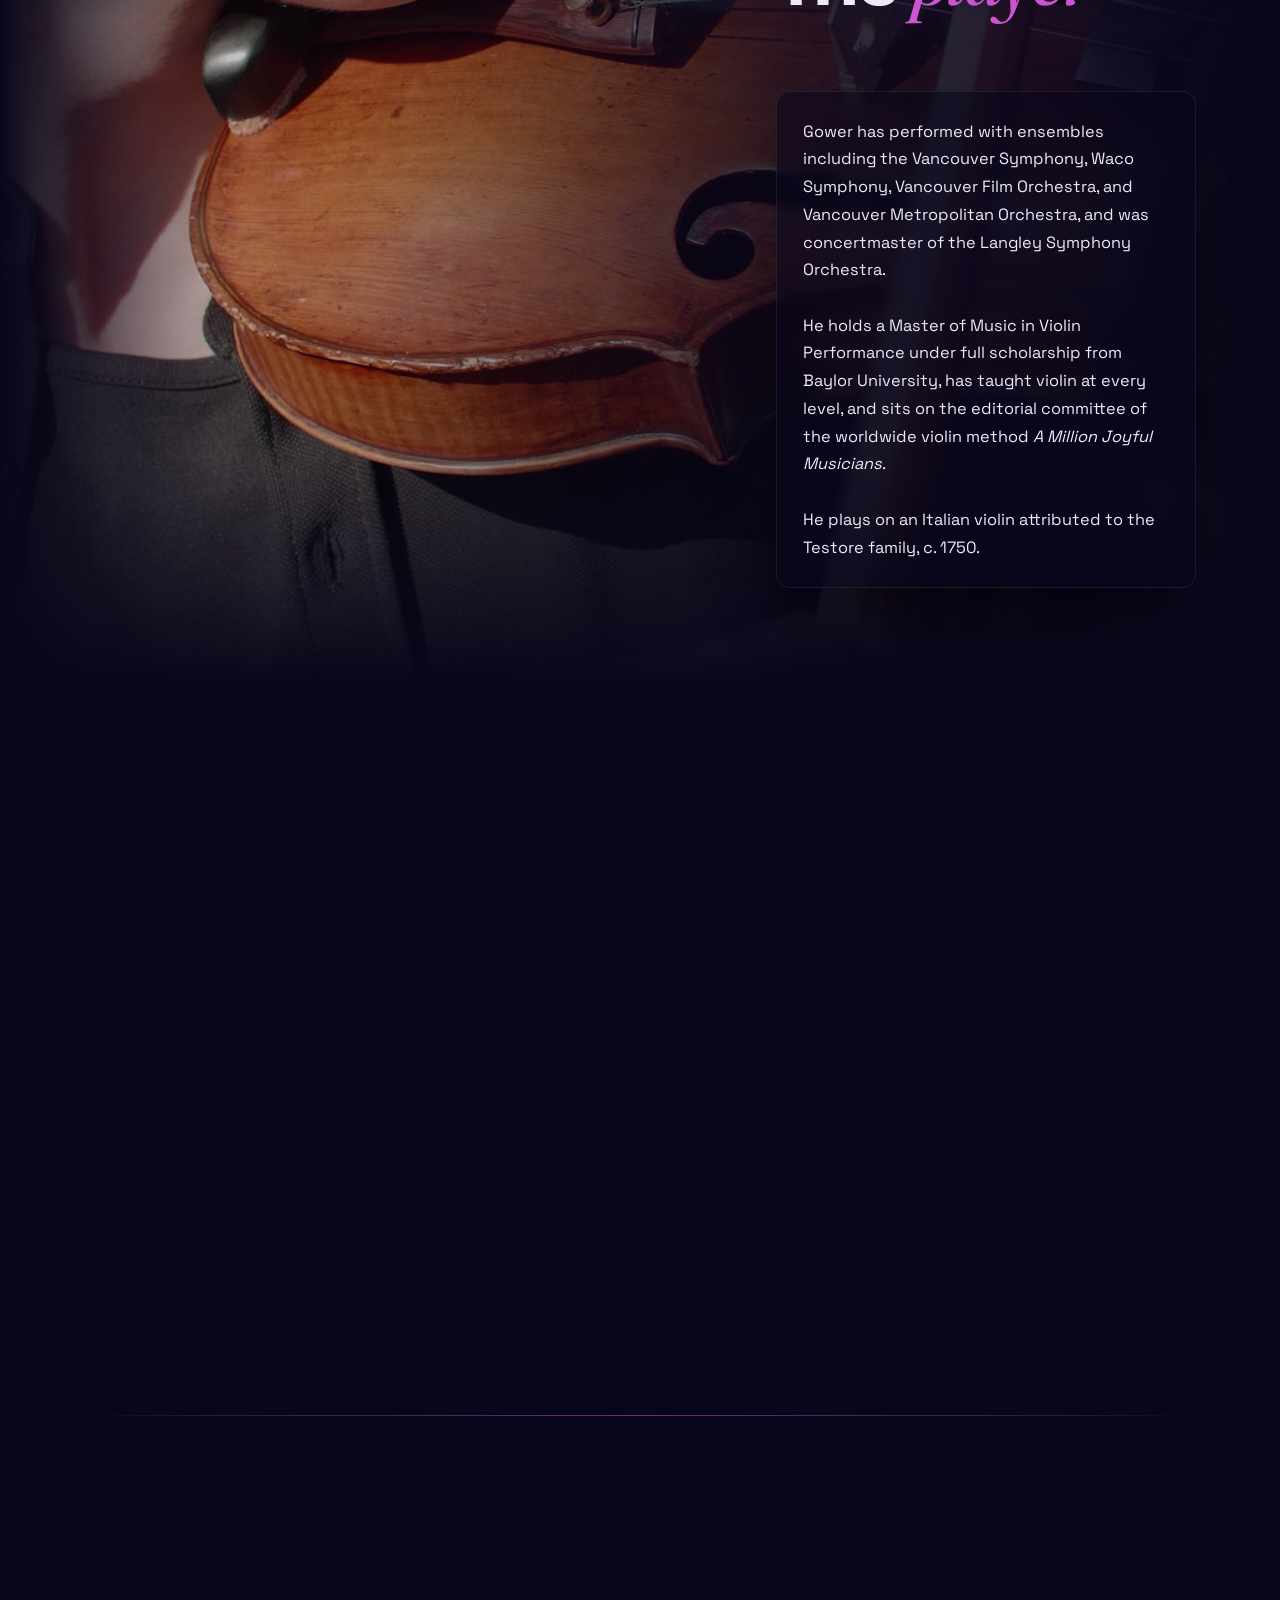
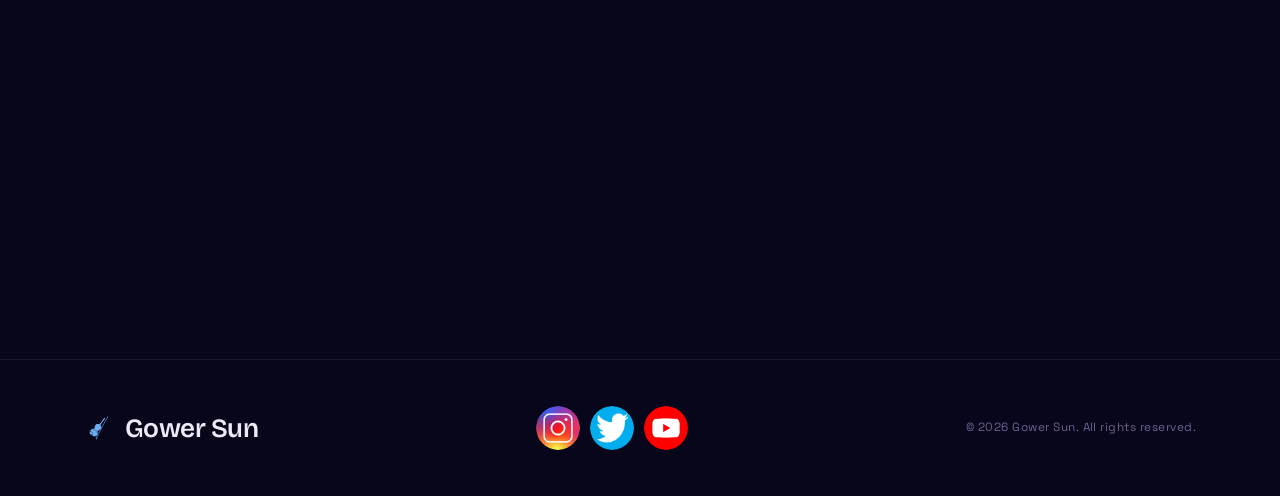
==== commit 45b7d624: "Add files via upload" ====
--- a/index.html
+++ b/index.html
@@ -58,7 +58,10 @@
         </h1>
 
         <div class="hero__meta">
-          <p class="hero__lede">&ldquo;Music is a torch with which to see where beauty lies.&rdquo; &mdash; Atahualpa Yupanqui</p>
+          <p class="hero__lede">
+            <span class="hero__quote">&ldquo;Music is a torch with which to see where beauty lies.&rdquo;</span>
+            <span class="hero__cite">&mdash; Atahualpa Yupanqui</span>
+          </p>
         </div>
       </div>
 
--- a/assets/css/style.css
+++ b/assets/css/style.css
@@ -44,24 +44,44 @@
 body {
   margin: 0;
   background-color: var(--ink);
-  /* deep-space nebula clouds (fixed) + a dense multi-layer starfield */
+  /* deep-space galaxy: dense multi-colour starfield + a milky-way haze band +
+     blue-heavy nebula clouds with warm accents scattered through */
   background-image:
-    radial-gradient(120% 85% at 82% -10%, rgba(74,66,174,0.42), transparent 55%),
-    radial-gradient(95% 75% at -5% 20%, rgba(204,84,208,0.22), transparent 55%),
-    radial-gradient(90% 80% at 55% 118%, rgba(106,175,242,0.20), transparent 55%),
-    radial-gradient(70% 60% at 28% 62%, rgba(138,110,220,0.16), transparent 60%),
-    radial-gradient(60% 55% at 95% 72%, rgba(204,84,208,0.12), transparent 62%),
-    radial-gradient(1px 1px at 20px 30px, rgba(255,255,255,0.85), transparent),
-    radial-gradient(1.5px 1.5px at 150px 90px, rgba(235,164,210,0.7), transparent),
-    radial-gradient(1px 1px at 210px 180px, rgba(106,175,242,0.65), transparent),
-    radial-gradient(1px 1px at 90px 220px, rgba(255,255,255,0.6), transparent),
-    radial-gradient(1px 1px at 130px 60px, rgba(255,255,255,0.7), transparent),
-    radial-gradient(2px 2px at 60px 150px, rgba(255,255,255,0.9), transparent),
-    radial-gradient(1px 1px at 250px 250px, rgba(235,164,210,0.55), transparent),
-    radial-gradient(1.5px 1.5px at 300px 40px, rgba(160,190,255,0.7), transparent);
-  background-repeat: no-repeat, no-repeat, no-repeat, no-repeat, no-repeat, repeat, repeat, repeat, repeat, repeat, repeat, repeat, repeat;
-  background-size: auto, auto, auto, auto, auto, 260px 260px, 340px 340px, 220px 220px, 300px 300px, 180px 180px, 420px 420px, 280px 280px, 500px 500px;
-  background-attachment: fixed, fixed, fixed, fixed, fixed, fixed, fixed, fixed, fixed, fixed, fixed, fixed, fixed;
+    /* --- stars (on top) --- */
+    radial-gradient(1px 1px at 20px 30px, rgba(255,255,255,0.90), transparent),
+    radial-gradient(1.5px 1.5px at 150px 90px, rgba(180,205,255,0.80), transparent),
+    radial-gradient(1px 1px at 210px 180px, rgba(255,255,255,0.75), transparent),
+    radial-gradient(1px 1px at 90px 220px, rgba(120,175,245,0.75), transparent),
+    radial-gradient(1px 1px at 130px 60px, rgba(210,222,255,0.80), transparent),
+    radial-gradient(2px 2px at 60px 150px, rgba(255,255,255,0.95), transparent),
+    radial-gradient(1px 1px at 250px 250px, rgba(255,220,180,0.62), transparent),
+    radial-gradient(1.5px 1.5px at 300px 40px, rgba(160,190,255,0.78), transparent),
+    radial-gradient(1px 1px at 45px 200px, rgba(200,215,255,0.60), transparent),
+    radial-gradient(1px 1px at 330px 120px, rgba(255,175,210,0.52), transparent),
+    /* --- milky-way haze band (diagonal) --- */
+    linear-gradient(118deg, transparent 38%, rgba(150,175,255,0.10) 47%, rgba(190,160,255,0.08) 53%, transparent 62%),
+    /* --- nebula clouds (behind) --- */
+    radial-gradient(110% 80% at 82% -8%, rgba(64,92,210,0.40), transparent 58%),
+    radial-gradient(95% 78% at -6% 24%, rgba(120,86,214,0.26), transparent 58%),
+    radial-gradient(95% 82% at 52% 118%, rgba(74,150,240,0.26), transparent 58%),
+    radial-gradient(72% 62% at 30% 60%, rgba(140,104,224,0.16), transparent 62%),
+    radial-gradient(60% 55% at 62% 40%, rgba(90,130,235,0.15), transparent 62%),
+    radial-gradient(45% 42% at 88% 78%, rgba(255,140,105,0.11), transparent 64%),
+    radial-gradient(38% 36% at 18% 90%, rgba(255,185,120,0.09), transparent 64%),
+    radial-gradient(52% 46% at 40% 8%, rgba(240,110,190,0.12), transparent 64%),
+    radial-gradient(50% 48% at 96% 46%, rgba(204,84,208,0.12), transparent 64%);
+  background-repeat:
+    repeat, repeat, repeat, repeat, repeat, repeat, repeat, repeat, repeat, repeat,
+    no-repeat,
+    no-repeat, no-repeat, no-repeat, no-repeat, no-repeat, no-repeat, no-repeat, no-repeat, no-repeat;
+  background-size:
+    260px 260px, 340px 340px, 220px 220px, 300px 300px, 180px 180px, 420px 420px, 280px 280px, 500px 500px, 150px 150px, 360px 360px,
+    auto,
+    auto, auto, auto, auto, auto, auto, auto, auto, auto;
+  background-attachment:
+    fixed, fixed, fixed, fixed, fixed, fixed, fixed, fixed, fixed, fixed,
+    fixed,
+    fixed, fixed, fixed, fixed, fixed, fixed, fixed, fixed, fixed;
   color: var(--bone);
   font-family: var(--font-body);
   font-size: 16px;
@@ -76,10 +96,12 @@
   content: ""; position: fixed; inset: 0; z-index: -1; pointer-events: none;
   background-image:
     radial-gradient(1.5px 1.5px at 40px 60px, rgba(255,255,255,0.95), transparent),
-    radial-gradient(2px 2px at 200px 120px, rgba(190,210,255,0.85), transparent),
-    radial-gradient(1.5px 1.5px at 320px 300px, rgba(255,235,250,0.8), transparent),
-    radial-gradient(1px 1px at 120px 260px, rgba(255,255,255,0.8), transparent);
-  background-size: 400px 400px, 520px 520px, 360px 360px, 300px 300px;
+    radial-gradient(2px 2px at 200px 120px, rgba(190,210,255,0.88), transparent),
+    radial-gradient(1.5px 1.5px at 320px 300px, rgba(255,225,235,0.82), transparent),
+    radial-gradient(1px 1px at 120px 260px, rgba(255,255,255,0.82), transparent),
+    radial-gradient(2px 2px at 470px 180px, rgba(255,210,170,0.75), transparent),
+    radial-gradient(1.5px 1.5px at 250px 430px, rgba(170,200,255,0.82), transparent);
+  background-size: 400px 400px, 520px 520px, 360px 360px, 300px 300px, 620px 620px, 560px 560px;
   background-repeat: repeat;
   animation: twinkle 5.5s ease-in-out infinite alternate;
 }
@@ -265,8 +287,11 @@
 }
 .hero__lede {
   color: var(--slate); font-size: clamp(0.95rem, 1.4vw, 1.1rem);
-  max-width: 440px;
-}
+  max-width: none;
+}
+.hero__quote { display: block; white-space: nowrap; }
+.hero__cite { display: block; margin-top: 7px; color: var(--slate-2); font-size: 0.92em; }
+@media (max-width: 640px) { .hero__quote { white-space: normal; } }
 
 /* the living string canvas */
 .string-field {
@@ -378,7 +403,7 @@
   content: ""; position: absolute; inset: 0; z-index: 2; pointer-events: none;
   box-shadow: inset 0 0 70px -18px rgba(8,6,26,0.85);
 }
-.about__body p { color: #D8CCDA; margin: 0 0 1.1em; font-size: 1.12rem; line-height: 1.7; }
+.about__body p { color: #D8CCDA; margin: 0 0 1.1em; font-size: 1.02rem; line-height: 1.7; }
 .about__pull {
   font-family: var(--font-serif); font-style: italic; font-weight: 400;
   font-size: clamp(1.3rem, 2.4vw, 2rem); line-height: 1.3; color: var(--bone);
@@ -419,17 +444,17 @@
     linear-gradient(90deg, rgba(8,6,26,0.12) 0%, rgba(8,6,26,0.35) 30%, rgba(8,6,26,0.82) 62%, rgba(8,6,26,0.95) 100%),
     radial-gradient(70% 120% at 92% 40%, rgba(204,84,208,0.18), transparent 60%);
 }
-.player__inner { position: relative; max-width: 460px; margin-left: auto; } /* right third */
+.player__inner { position: relative; max-width: 420px; margin-left: auto; } /* right third */
 /* dark translucent card around the body text only (not the title) */
 .player__body {
   background: rgba(8,6,26,0.55);
   -webkit-backdrop-filter: blur(7px); backdrop-filter: blur(7px);
   border: 1px solid var(--line);
-  border-radius: 16px;
-  padding: clamp(22px, 2.6vw, 32px);
+  border-radius: 14px;
+  padding: clamp(18px, 2.1vw, 26px);
   box-shadow: 0 34px 80px -34px rgba(0,0,0,0.85);
 }
-.player__body p { color: #EADFEC; margin: 0 0 1.1em; font-size: 1.12rem; line-height: 1.7; }
+.player__body p { color: #EADFEC; margin: 0 0 1.1em; font-size: 1.02rem; line-height: 1.7; }
 .player__body p:last-child { margin-bottom: 0; }
 .player__body p:first-of-type { color: var(--bone); }
 .player__body .about__pull { color: var(--bone); }
@@ -744,6 +769,20 @@
   box-shadow: 0 34px 80px -44px #000; margin: 4px 0 8px;
 }
 .video-embed iframe { position: absolute; inset: 0; width: 100%; height: 100%; border: 0; }
+/* click-to-play facade (avoids the YouTube "config" error on load; plays on click) */
+.ytlite { position: absolute; inset: 0; width: 100%; height: 100%; padding: 0; border: 0;
+  cursor: pointer; display: block; background: #0b0a1e; overflow: hidden; }
+.ytlite img { width: 100%; height: 100%; object-fit: cover; opacity: 0.9;
+  transition: opacity .3s, transform .6s var(--ease-out); }
+.ytlite:hover img, .ytlite:focus-visible img { opacity: 1; transform: scale(1.03); }
+.ytlite__play { position: absolute; left: 50%; top: 50%; transform: translate(-50%, -50%);
+  width: 78px; height: 55px; border-radius: 14px; background: rgba(8,6,26,0.7);
+  border: 1px solid var(--line-2); display: grid; place-items: center;
+  transition: background .3s, border-color .3s, transform .3s var(--ease-out); }
+.ytlite:hover .ytlite__play, .ytlite:focus-visible .ytlite__play {
+  background: var(--cyan); border-color: var(--cyan); transform: translate(-50%, -50%) scale(1.06); }
+.ytlite__play::before { content: ""; margin-left: 4px;
+  border-style: solid; border-width: 10px 0 10px 17px; border-color: transparent transparent transparent #fff; }
 /* clear, visible licence terms (centred, with the download button inside) */
 .terms {
   text-align: center;
